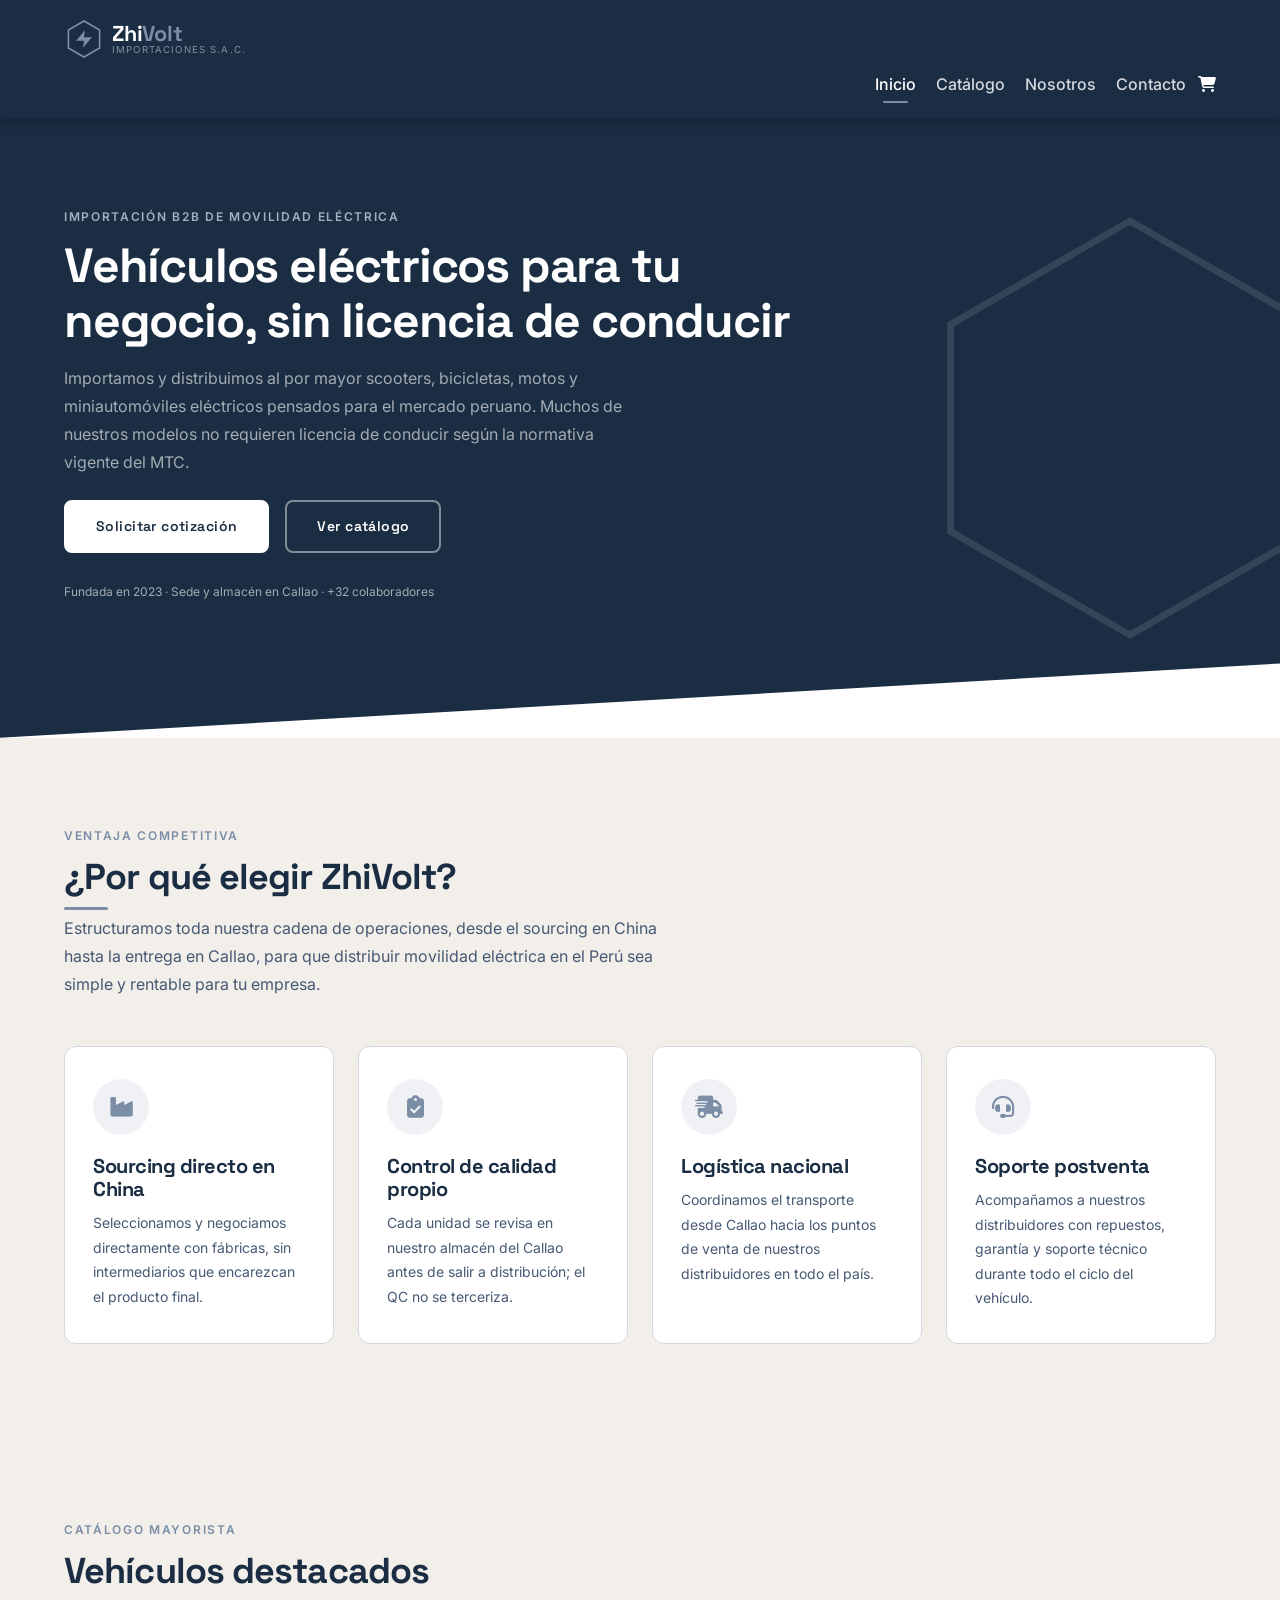
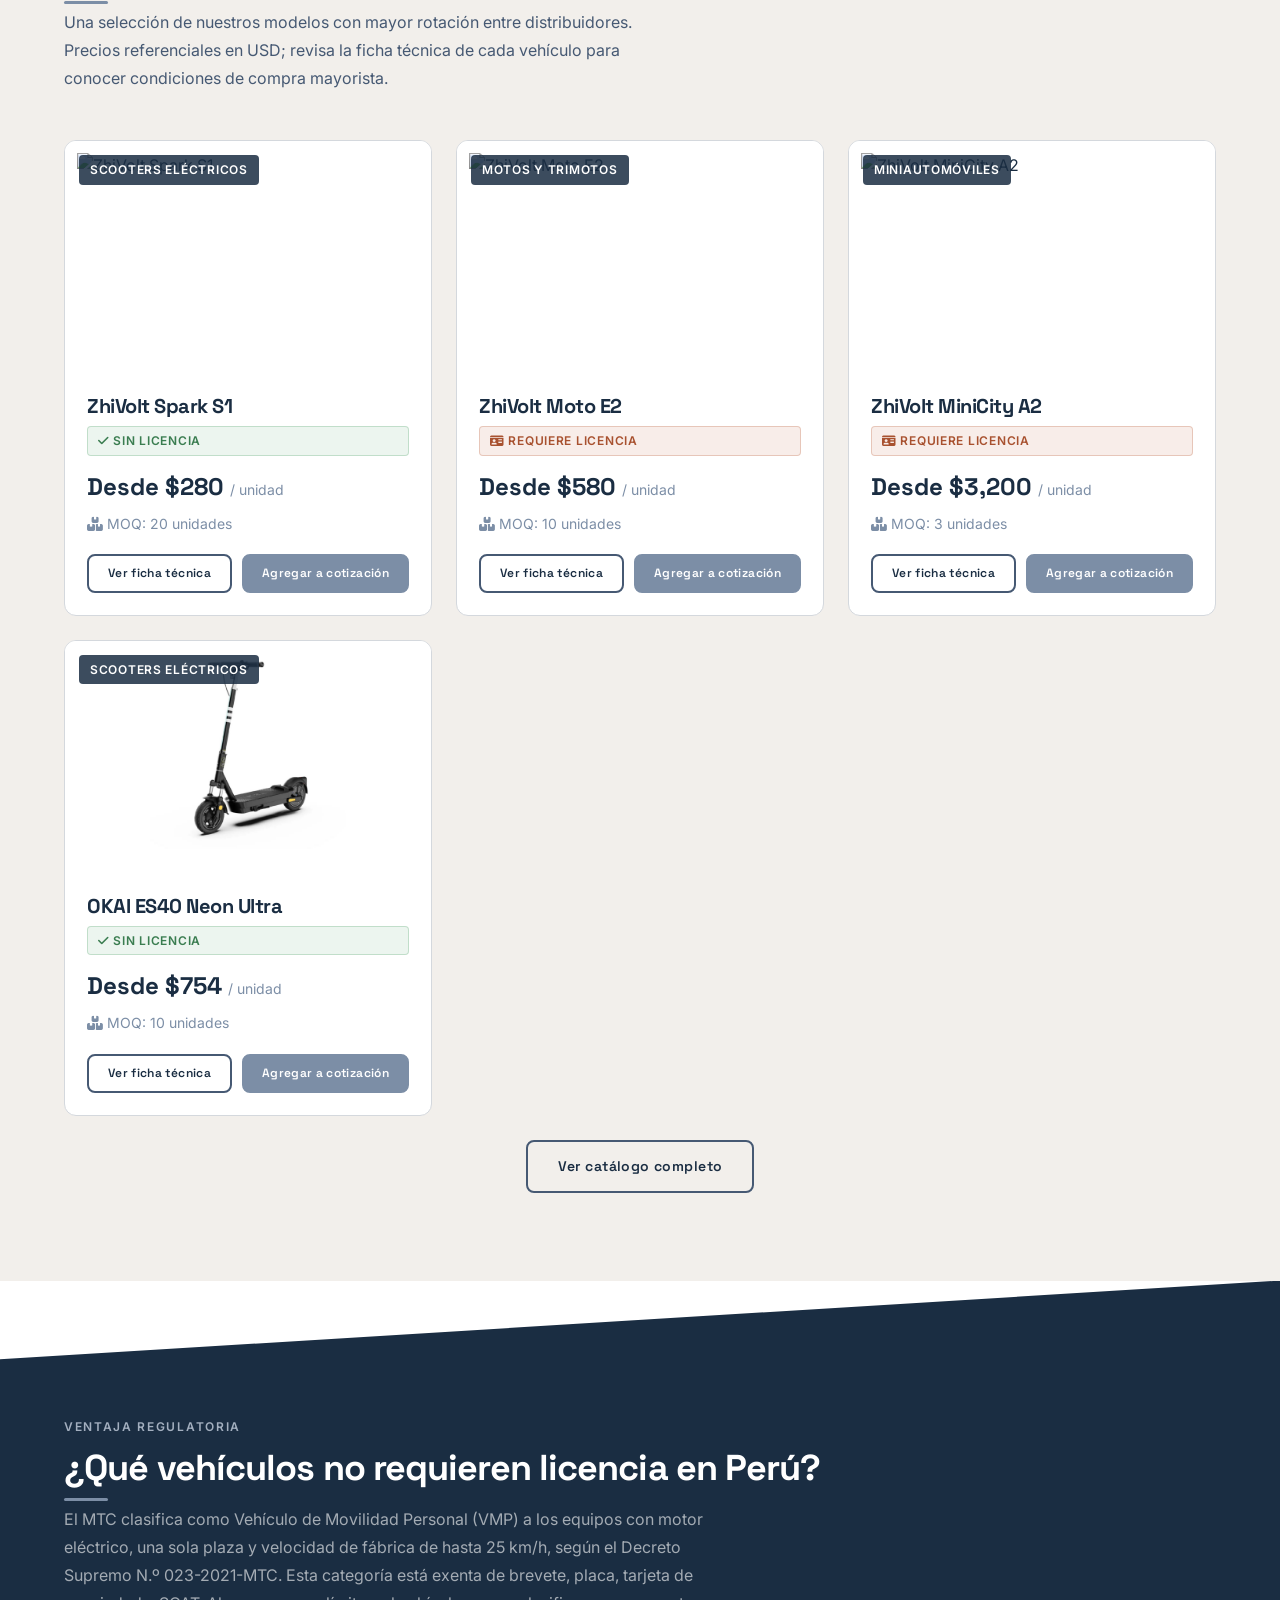
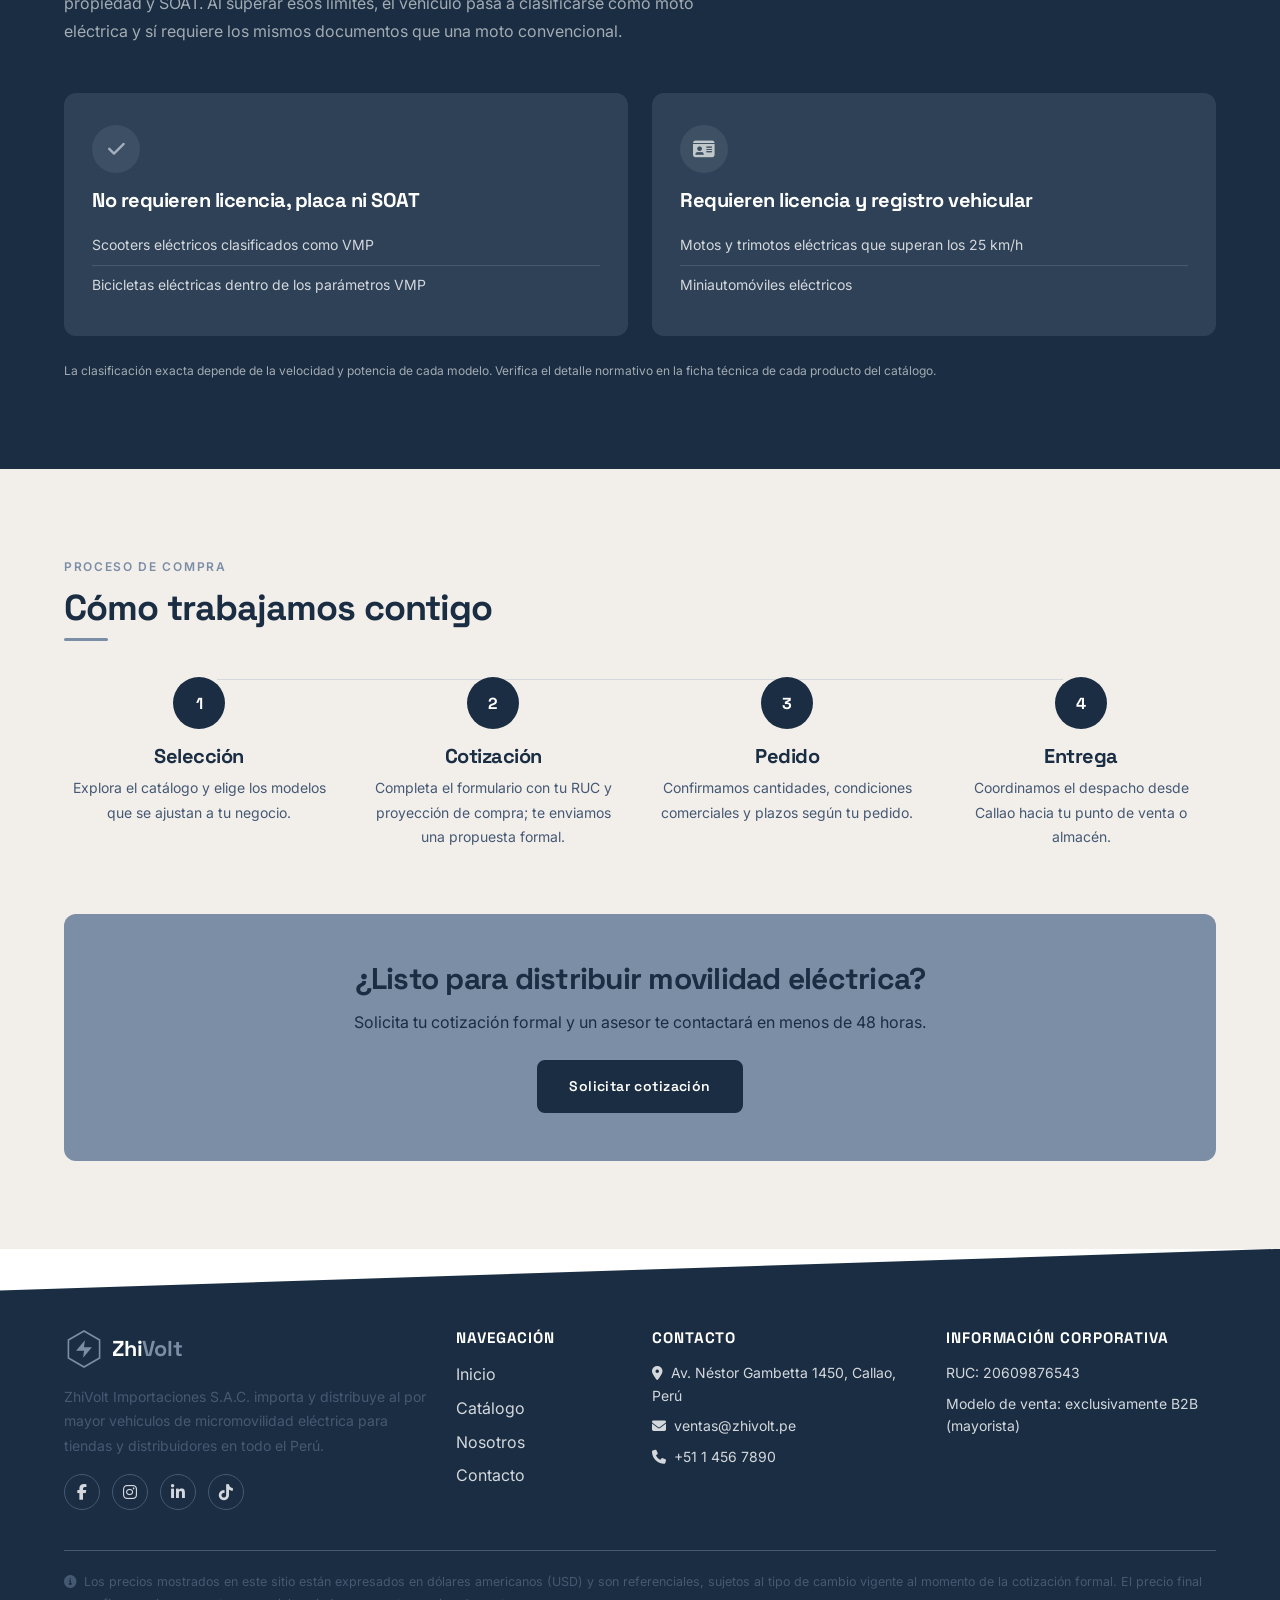
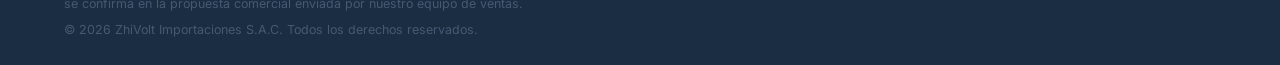
==== index.html @ 4d338da7 "feat(quote): formulario B2B, integracion Formspree y confirmacion post-envio (T-23/T-24/T-25)" ====
<!doctype html>
<html lang="es">
  <head>
    <meta charset="UTF-8" />
    <meta name="viewport" content="width=device-width, initial-scale=1.0" />
    <title>ZhiVolt | Importación B2B de Micromovilidad Eléctrica en Perú</title>
    <meta
      name="description"
      content="ZhiVolt Importaciones S.A.C. — Distribución mayorista de scooters, bicicletas eléctricas, motos y miniautomóviles eléctricos para empresas en Perú."
    />

    <!-- Favicon: el archivo real se agrega en T-34 (Sprint 4). Esta línea no rompe nada mientras tanto. -->
    <link rel="icon" href="assets/img/brand/favicon.svg" type="image/svg+xml" />

    <!-- Google Fonts: Space Grotesk (headings) + Inter (cuerpo) -->
    <!-- Si style.css ya tiene un @import de estas fuentes, elimínalo de ahí: cargarlas vía <link> en el head
       permite que el navegador las descargue en paralelo con el resto de recursos, en vez de bloquear
       el renderizado esperando a que se procese el CSS primero. -->
    <link rel="preconnect" href="https://fonts.googleapis.com" />
    <link rel="preconnect" href="https://fonts.gstatic.com" crossorigin />
    <link
      href="https://fonts.googleapis.com/css2?family=Space+Grotesk:wght@500;700&family=Inter:wght@400;500;600&display=swap"
      rel="stylesheet"
    />

    <!-- Bootstrap 5.3.8 CSS -->
    <link
      href="https://cdn.jsdelivr.net/npm/bootstrap@5.3.8/dist/css/bootstrap.min.css"
      rel="stylesheet"
      integrity="sha384-sRIl4kxILFvY47J16cr9ZwB07vP4J8+LH7qKQnuqkuIAvNWLzeN8tE5YBujZqJLB"
      crossorigin="anonymous"
    />

    <!-- Font Awesome 6.7.2 (vía cdnjs, gratuito, sin necesidad de cuenta) -->
    <link
      rel="stylesheet"
      href="https://cdnjs.cloudflare.com/ajax/libs/font-awesome/6.7.2/css/all.min.css"
      crossorigin="anonymous"
      referrerpolicy="no-referrer"
    />

    <!-- AOS (Animate On Scroll) 2.3.4 — el CSS se carga ya, el JS y AOS.init() llegan recién en T-32 -->
    <link
      rel="stylesheet"
      href="https://cdn.jsdelivr.net/npm/aos@2.3.4/dist/aos.css"
    />

    <!-- Estilos propios del proyecto -->
    <link rel="stylesheet" href="assets/css/style.css" />
  </head>
  <body data-page="inicio">
    <!-- ============================================== -->
    <!-- NAVBAR — T-05 (Sprint 1) ✅                      -->
    <!-- Este bloque completo se reutiliza tal cual en catalogo.html, producto.html,
       nosotros.html y contacto.html. Solo cambia el valor de data-page en <body>. -->
    <!-- ============================================== -->
    <nav
      class="navbar navbar-expand-lg navbar-zv sticky-top"
      data-bs-theme="dark"
      aria-label="Navegación principal"
    >
      <div class="zv-container">
        <a
          class="navbar-brand d-flex align-items-center gap-2"
          href="index.html"
        >
          <svg
            class="zv-logo-icon"
            viewBox="0 0 100 100"
            role="img"
            aria-hidden="true"
            xmlns="http://www.w3.org/2000/svg"
          >
            <polygon
              class="zv-logo-hex"
              points="50,5 89,27.5 89,72.5 50,95 11,72.5 11,27.5"
            ></polygon>
            <polygon
              class="zv-logo-bolt"
              points="52.2,28 30.2,54.4 50,54.4 47.8,72 69.8,45.6 50,45.6"
            ></polygon>
          </svg>
          <span class="zv-wordmark">
            <span class="zv-word-zhi">Zhi</span
            ><span class="zv-word-volt">Volt</span>
            <small class="zv-wordmark-sub">Importaciones S.A.C.</small>
          </span>
        </a>

        <button
          class="navbar-toggler"
          type="button"
          data-bs-toggle="collapse"
          data-bs-target="#zvNavbarMain"
          aria-controls="zvNavbarMain"
          aria-expanded="false"
          aria-label="Abrir menú de navegación"
        >
          <span class="navbar-toggler-icon"></span>
        </button>

        <div class="collapse navbar-collapse" id="zvNavbarMain">
          <ul class="navbar-nav ms-auto align-items-lg-center gap-lg-1">
            <li class="nav-item">
              <a class="nav-link" data-page="inicio" href="index.html"
                >Inicio</a
              >
            </li>
            <li class="nav-item">
              <a class="nav-link" data-page="catalogo" href="catalogo.html"
                >Catálogo</a
              >
            </li>
            <li class="nav-item">
              <a class="nav-link" data-page="nosotros" href="nosotros.html"
                >Nosotros</a
              >
            </li>
            <li class="nav-item">
              <a class="nav-link" data-page="contacto" href="contacto.html"
                >Contacto</a
              >
            </li>
            <li class="nav-item">
              <!-- El offcanvas #zvCartOffcanvas se construye en T-21 (Sprint 3). Hasta entonces,
                 este botón existe visualmente pero no abre nada: no genera errores en consola. -->
              <button
                type="button"
                class="zv-cart-icon"
                data-bs-toggle="offcanvas"
                data-bs-target="#zvCartOffcanvas"
                aria-controls="zvCartOffcanvas"
                aria-label="Ver productos en cotización"
              >
                <i class="fa-solid fa-cart-shopping" aria-hidden="true"></i>
                <span class="zv-cart-badge badge rounded-pill" data-count="0"
                  >0</span
                >
              </button>
            </li>
          </ul>
        </div>
      </div>
    </nav>

    <main>
      <!-- HERO — T-07 -->
      <section class="zv-section zv-section--dark zv-diagonal-bottom zv-hero">
        <svg
          class="zv-hero-decor d-none d-lg-block"
          viewBox="0 0 100 100"
          aria-hidden="true"
          xmlns="http://www.w3.org/2000/svg"
        >
          <polygon
            class="zv-hero-decor-hex"
            points="50,5 89,27.5 89,72.5 50,95 11,72.5 11,27.5"
          ></polygon>
        </svg>
        <div class="zv-container">
          <div class="row">
            <div class="col-lg-8">
              <span class="zv-eyebrow"
                >Importación B2B de movilidad eléctrica</span
              >
              <h1>
                Vehículos eléctricos para tu negocio, sin licencia de conducir
              </h1>
              <p class="mt-3" style="max-width: 560px">
                Importamos y distribuimos al por mayor scooters, bicicletas,
                motos y miniautomóviles eléctricos pensados para el mercado
                peruano. Muchos de nuestros modelos no requieren licencia de
                conducir según la normativa vigente del MTC.
              </p>
              <div class="d-flex flex-wrap gap-3 mt-4">
                <a href="contacto.html" class="zv-btn zv-btn--primary"
                  >Solicitar cotización</a
                >
                <a href="catalogo.html" class="zv-btn zv-btn--outline"
                  >Ver catálogo</a
                >
              </div>
              <p class="zv-hero-trust">
                Fundada en 2023 · Sede y almacén en Callao · +32 colaboradores
              </p>
            </div>
          </div>
        </div>
      </section>

      <!-- "¿POR QUÉ ZHIVOLT?" — T-08 -->
      <section class="zv-section zv-section--light">
        <div class="zv-container">
          <span class="zv-eyebrow">Ventaja competitiva</span>
          <h2 class="zv-section-title">¿Por qué elegir ZhiVolt?</h2>
          <p class="mb-5" style="max-width: 620px">
            Estructuramos toda nuestra cadena de operaciones, desde el sourcing
            en China hasta la entrega en Callao, para que distribuir movilidad
            eléctrica en el Perú sea simple y rentable para tu empresa.
          </p>
          <div class="row g-4">
            <div class="col-lg-3 col-md-6">
              <div class="zv-feature-card">
                <div class="zv-feature-icon">
                  <i class="fa-solid fa-industry" aria-hidden="true"></i>
                </div>
                <h5>Sourcing directo en China</h5>
                <p>
                  Seleccionamos y negociamos directamente con fábricas, sin
                  intermediarios que encarezcan el producto final.
                </p>
              </div>
            </div>
            <div class="col-lg-3 col-md-6">
              <div class="zv-feature-card">
                <div class="zv-feature-icon">
                  <i class="fa-solid fa-clipboard-check" aria-hidden="true"></i>
                </div>
                <h5>Control de calidad propio</h5>
                <p>
                  Cada unidad se revisa en nuestro almacén del Callao antes de
                  salir a distribución; el QC no se terceriza.
                </p>
              </div>
            </div>
            <div class="col-lg-3 col-md-6">
              <div class="zv-feature-card">
                <div class="zv-feature-icon">
                  <i class="fa-solid fa-truck-fast" aria-hidden="true"></i>
                </div>
                <h5>Logística nacional</h5>
                <p>
                  Coordinamos el transporte desde Callao hacia los puntos de
                  venta de nuestros distribuidores en todo el país.
                </p>
              </div>
            </div>
            <div class="col-lg-3 col-md-6">
              <div class="zv-feature-card">
                <div class="zv-feature-icon">
                  <i class="fa-solid fa-headset" aria-hidden="true"></i>
                </div>
                <h5>Soporte postventa</h5>
                <p>
                  Acompañamos a nuestros distribuidores con repuestos, garantía
                  y soporte técnico durante todo el ciclo del vehículo.
                </p>
              </div>
            </div>
          </div>
        </div>
      </section>

      <!-- "VEHÍCULOS DESTACADOS" — T-19 -->
      <section class="zv-section zv-section--light">
        <div class="zv-container">
          <span class="zv-eyebrow">Catálogo mayorista</span>
          <h2 class="zv-section-title">Vehículos destacados</h2>
          <p class="mb-5" style="max-width: 620px">
            Una selección de nuestros modelos con mayor rotación entre
            distribuidores. Precios referenciales en USD; revisa la ficha
            técnica de cada vehículo para conocer condiciones de compra
            mayorista.
          </p>

          <div id="zvFeaturedGrid" class="row g-4">
            <!-- index.js inyecta aquí las tarjetas destacadas -->
          </div>

          <p id="zvFeaturedEmpty" class="text-center text-muted d-none mt-4">
            No hay vehículos destacados disponibles por el momento.
          </p>
          <p id="zvFeaturedError" class="text-center text-danger d-none mt-4">
            No se pudieron cargar los vehículos destacados.
          </p>

          <div class="text-center mt-4">
            <a href="catalogo.html" class="zv-btn zv-btn--outline-navy"
              >Ver catálogo completo</a
            >
          </div>
        </div>
      </section>

      <!-- "VENTAJA REGULATORIA" — T-09 -->
      <section class="zv-section zv-section--dark zv-diagonal-top">
        <div class="zv-container">
          <span class="zv-eyebrow">Ventaja regulatoria</span>
          <h2 class="zv-section-title">
            ¿Qué vehículos no requieren licencia en Perú?
          </h2>
          <p class="mb-5" style="max-width: 680px">
            El MTC clasifica como Vehículo de Movilidad Personal (VMP) a los
            equipos con motor eléctrico, una sola plaza y velocidad de fábrica
            de hasta 25 km/h, según el Decreto Supremo N.º 023-2021-MTC. Esta
            categoría está exenta de brevete, placa, tarjeta de propiedad y
            SOAT. Al superar esos límites, el vehículo pasa a clasificarse como
            moto eléctrica y sí requiere los mismos documentos que una moto
            convencional.
          </p>

          <div class="row g-4">
            <div class="col-lg-6">
              <div class="zv-license-card zv-license-card--yes">
                <div class="zv-license-icon">
                  <i class="fa-solid fa-check" aria-hidden="true"></i>
                </div>
                <h5>No requieren licencia, placa ni SOAT</h5>
                <ul>
                  <li>Scooters eléctricos clasificados como VMP</li>
                  <li>Bicicletas eléctricas dentro de los parámetros VMP</li>
                </ul>
              </div>
            </div>
            <div class="col-lg-6">
              <div class="zv-license-card zv-license-card--no">
                <div class="zv-license-icon">
                  <i class="fa-solid fa-id-card" aria-hidden="true"></i>
                </div>
                <h5>Requieren licencia y registro vehicular</h5>
                <ul>
                  <li>Motos y trimotos eléctricas que superan los 25 km/h</li>
                  <li>Miniautomóviles eléctricos</li>
                </ul>
              </div>
            </div>
          </div>

          <p class="zv-license-note">
            La clasificación exacta depende de la velocidad y potencia de cada
            modelo. Verifica el detalle normativo en la ficha técnica de cada
            producto del catálogo.
          </p>
        </div>
      </section>

      <!-- "CÓMO TRABAJAMOS" + CTA FINAL — T-10 -->
      <section class="zv-section zv-section--light">
        <div class="zv-container">
          <span class="zv-eyebrow">Proceso de compra</span>
          <h2 class="zv-section-title">Cómo trabajamos contigo</h2>

          <div class="row g-4 zv-steps-row">
            <div class="col-lg-3 col-6">
              <div class="zv-step">
                <div class="zv-step-number">1</div>
                <h5>Selección</h5>
                <p>
                  Explora el catálogo y elige los modelos que se ajustan a tu
                  negocio.
                </p>
              </div>
            </div>
            <div class="col-lg-3 col-6">
              <div class="zv-step">
                <div class="zv-step-number">2</div>
                <h5>Cotización</h5>
                <p>
                  Completa el formulario con tu RUC y proyección de compra; te
                  enviamos una propuesta formal.
                </p>
              </div>
            </div>
            <div class="col-lg-3 col-6">
              <div class="zv-step">
                <div class="zv-step-number">3</div>
                <h5>Pedido</h5>
                <p>
                  Confirmamos cantidades, condiciones comerciales y plazos según
                  tu pedido.
                </p>
              </div>
            </div>
            <div class="col-lg-3 col-6">
              <div class="zv-step">
                <div class="zv-step-number">4</div>
                <h5>Entrega</h5>
                <p>
                  Coordinamos el despacho desde Callao hacia tu punto de venta o
                  almacén.
                </p>
              </div>
            </div>
          </div>

          <div class="zv-cta-banner">
            <h3>¿Listo para distribuir movilidad eléctrica?</h3>
            <p>
              Solicita tu cotización formal y un asesor te contactará en menos
              de 48 horas.
            </p>
            <a href="contacto.html" class="zv-btn zv-btn--navy"
              >Solicitar cotización</a
            >
          </div>
        </div>
      </section>
    </main>

    <!-- ============================================== -->
    <!-- FOOTER — T-06 (Sprint 1) ✅                      -->
    <!-- Igual que el navbar, este bloque se replica sin cambios en las otras 4 páginas. -->
    <!-- ============================================== -->
    <footer class="zv-footer zv-diagonal-top">
      <div class="zv-container">
        <div class="row gy-4">
          <div class="col-lg-4 col-md-6">
            <a
              href="index.html"
              class="d-flex align-items-center gap-2 mb-3 text-decoration-none"
            >
              <svg
                class="zv-logo-icon"
                viewBox="0 0 100 100"
                role="img"
                aria-hidden="true"
                xmlns="http://www.w3.org/2000/svg"
              >
                <polygon
                  class="zv-logo-hex"
                  points="50,5 89,27.5 89,72.5 50,95 11,72.5 11,27.5"
                ></polygon>
                <polygon
                  class="zv-logo-bolt"
                  points="52.2,28 30.2,54.4 50,54.4 47.8,72 69.8,45.6 50,45.6"
                ></polygon>
              </svg>
              <span class="zv-wordmark"
                ><span class="zv-word-zhi">Zhi</span
                ><span class="zv-word-volt">Volt</span></span
              >
            </a>
            <p class="small mb-3">
              ZhiVolt Importaciones S.A.C. importa y distribuye al por mayor
              vehículos de micromovilidad eléctrica para tiendas y
              distribuidores en todo el Perú.
            </p>
            <div>
              <a
                href="#"
                class="zv-social-link"
                aria-label="Facebook de ZhiVolt"
                ><i class="fa-brands fa-facebook-f" aria-hidden="true"></i
              ></a>
              <a
                href="#"
                class="zv-social-link"
                aria-label="Instagram de ZhiVolt"
                ><i class="fa-brands fa-instagram" aria-hidden="true"></i
              ></a>
              <a
                href="#"
                class="zv-social-link"
                aria-label="LinkedIn de ZhiVolt"
                ><i class="fa-brands fa-linkedin-in" aria-hidden="true"></i
              ></a>
              <a href="#" class="zv-social-link" aria-label="TikTok de ZhiVolt"
                ><i class="fa-brands fa-tiktok" aria-hidden="true"></i
              ></a>
            </div>
          </div>

          <div class="col-lg-2 col-md-6">
            <h6>Navegación</h6>
            <ul class="list-unstyled">
              <li class="mb-2"><a href="index.html">Inicio</a></li>
              <li class="mb-2"><a href="catalogo.html">Catálogo</a></li>
              <li class="mb-2"><a href="nosotros.html">Nosotros</a></li>
              <li class="mb-2"><a href="contacto.html">Contacto</a></li>
            </ul>
          </div>

          <div class="col-lg-3 col-md-6">
            <h6>Contacto</h6>
            <ul class="list-unstyled small">
              <li class="mb-2">
                <i class="fa-solid fa-location-dot me-2" aria-hidden="true"></i
                >Av. Néstor Gambetta 1450, Callao, Perú
              </li>
              <li class="mb-2">
                <i class="fa-solid fa-envelope me-2" aria-hidden="true"></i
                ><a href="mailto:ventas@zhivolt.pe">ventas@zhivolt.pe</a>
              </li>
              <li class="mb-2">
                <i class="fa-solid fa-phone me-2" aria-hidden="true"></i
                ><a href="tel:+5114567890">+51 1 456 7890</a>
              </li>
            </ul>
          </div>

          <div class="col-lg-3 col-md-6">
            <h6>Información corporativa</h6>
            <ul class="list-unstyled small">
              <li class="mb-2">RUC: 20609876543</li>
              <li class="mb-2">
                Modelo de venta: exclusivamente B2B (mayorista)
              </li>
            </ul>
          </div>
        </div>

        <div class="zv-footer-disclaimer">
          <p class="mb-1">
            <i class="fa-solid fa-circle-info me-2" aria-hidden="true"></i>Los
            precios mostrados en este sitio están expresados en dólares
            americanos (USD) y son referenciales, sujetos al tipo de cambio
            vigente al momento de la cotización formal. El precio final se
            confirma en la propuesta comercial enviada por nuestro equipo de
            ventas.
          </p>
          <p class="mb-0">
            &copy; <span id="zvCurrentYear">2026</span> ZhiVolt Importaciones
            S.A.C. Todos los derechos reservados.
          </p>
        </div>
      </div>
    </footer>

    <!-- Bootstrap 5.3.8 Bundle JS (incluye Popper) -->
    <!-- FORMULARIO DE COTIZACIÓN — T-23/T-24/T-25 -->
    <div
      class="modal fade"
      id="zvQuoteModal"
      tabindex="-1"
      aria-labelledby="zvQuoteModalLabel"
      aria-hidden="true"
    >
      <div class="modal-dialog modal-lg modal-dialog-scrollable">
        <div class="modal-content zv-quote-modal">
          <!-- Estado: Formulario -->
          <div id="zvQuoteFormState">
            <div class="modal-header">
              <div>
                <h5 class="modal-title" id="zvQuoteModalLabel">
                  Solicitar cotización formal
                </h5>
                <p class="zv-quote-modal-subtitle mb-0">
                  Completa los datos de tu empresa y nuestro equipo te
                  contactará en menos de 24 horas hábiles.
                </p>
              </div>
              <button
                type="button"
                class="btn-close btn-close-white ms-3"
                data-bs-dismiss="modal"
                aria-label="Cerrar formulario de cotización"
              ></button>
            </div>
            <div class="modal-body">
              <div class="zv-quote-products mb-4" id="zvQuoteProductsSummary">
                <!-- quote-cart.js inyecta aquí el resumen de productos -->
              </div>
              <form id="zvQuoteForm" novalidate>
                <div class="row g-3">
                  <div class="col-md-6">
                    <label for="zvFieldRuc" class="form-label"
                      >RUC <span class="zv-required">*</span></label
                    >
                    <input
                      type="text"
                      class="form-control zv-form-control"
                      id="zvFieldRuc"
                      name="ruc"
                      maxlength="11"
                      pattern="[0-9]{11}"
                      placeholder="11 dígitos sin guiones"
                      required
                    />
                    <div class="invalid-feedback">
                      Ingresa un RUC válido (11 dígitos).
                    </div>
                  </div>
                  <div class="col-md-6">
                    <label for="zvFieldRazonSocial" class="form-label"
                      >Razón social <span class="zv-required">*</span></label
                    >
                    <input
                      type="text"
                      class="form-control zv-form-control"
                      id="zvFieldRazonSocial"
                      name="razon_social"
                      placeholder="Nombre legal de tu empresa"
                      required
                    />
                    <div class="invalid-feedback">
                      Este campo es obligatorio.
                    </div>
                  </div>
                  <div class="col-md-6">
                    <label for="zvFieldCargo" class="form-label"
                      >Cargo <span class="zv-required">*</span></label
                    >
                    <input
                      type="text"
                      class="form-control zv-form-control"
                      id="zvFieldCargo"
                      name="cargo"
                      placeholder="Ej: Gerente de compras"
                      required
                    />
                    <div class="invalid-feedback">
                      Este campo es obligatorio.
                    </div>
                  </div>
                  <div class="col-md-6">
                    <label for="zvFieldEmail" class="form-label"
                      >Email corporativo
                      <span class="zv-required">*</span></label
                    >
                    <input
                      type="email"
                      class="form-control zv-form-control"
                      id="zvFieldEmail"
                      name="email"
                      placeholder="correo@tuempresa.com"
                      required
                    />
                    <div class="invalid-feedback">
                      Ingresa un correo electrónico válido.
                    </div>
                  </div>
                  <div class="col-md-6">
                    <label for="zvFieldTelefono" class="form-label"
                      >Teléfono <span class="zv-required">*</span></label
                    >
                    <input
                      type="tel"
                      class="form-control zv-form-control"
                      id="zvFieldTelefono"
                      name="telefono"
                      placeholder="+51 9XXXXXXXX"
                      required
                    />
                    <div class="invalid-feedback">
                      Este campo es obligatorio.
                    </div>
                  </div>
                  <div class="col-md-6">
                    <label for="zvFieldProyeccion" class="form-label"
                      >Proyección de compra mensual
                      <span class="zv-required">*</span></label
                    >
                    <select
                      class="form-select zv-form-control"
                      id="zvFieldProyeccion"
                      name="proyeccion_mensual"
                      required
                    >
                      <option value="" disabled selected>
                        Selecciona un rango
                      </option>
                      <option value="1 a 10 unidades">1 a 10 unidades</option>
                      <option value="11 a 50 unidades">11 a 50 unidades</option>
                      <option value="51 a 100 unidades">
                        51 a 100 unidades
                      </option>
                      <option value="Más de 100 unidades">
                        Más de 100 unidades
                      </option>
                    </select>
                    <div class="invalid-feedback">Selecciona una opción.</div>
                  </div>
                  <div class="col-12">
                    <label for="zvFieldComentarios" class="form-label"
                      >Comentarios adicionales</label
                    >
                    <textarea
                      class="form-control zv-form-control"
                      id="zvFieldComentarios"
                      name="comentarios"
                      rows="3"
                      placeholder="Plazos de entrega, condiciones de pago, modelos específicos, etc."
                    ></textarea>
                  </div>
                </div>
                <div class="zv-quote-error d-none mt-3" id="zvQuoteError">
                  <i
                    class="fa-solid fa-triangle-exclamation me-2"
                    aria-hidden="true"
                  ></i>
                  Ocurrió un error al enviar tu solicitud. Intenta nuevamente o
                  escríbenos a
                  <a href="mailto:ventas@zhivolt.pe">ventas@zhivolt.pe</a>.
                </div>
              </form>
            </div>
            <div class="modal-footer">
              <p
                class="zv-price-disclaimer me-auto mb-0"
                style="max-width: 340px"
              >
                Al enviar, aceptas que ZhiVolt use estos datos para contactarte
                con una propuesta comercial.
              </p>
              <button
                type="button"
                class="zv-btn zv-btn--outline-navy"
                data-bs-dismiss="modal"
              >
                Cancelar
              </button>
              <button
                type="submit"
                form="zvQuoteForm"
                class="zv-btn zv-btn--primary"
                id="zvQuoteSubmitBtn"
              >
                Enviar solicitud
              </button>
            </div>
          </div>

          <!-- Estado: Confirmación (T-25) -->
          <div id="zvQuoteSuccessState" class="d-none">
            <div class="modal-body zv-quote-success">
              <div class="zv-quote-success-icon">
                <i class="fa-solid fa-circle-check" aria-hidden="true"></i>
              </div>
              <h4>¡Solicitud enviada!</h4>
              <p>
                Recibimos tu solicitud de cotización. Nuestro equipo de ventas
                se pondrá en contacto contigo en menos de 24 horas hábiles al
                correo que nos indicaste.
              </p>
              <button
                type="button"
                class="zv-btn zv-btn--primary mt-2"
                data-bs-dismiss="modal"
              >
                Entendido
              </button>
            </div>
          </div>
        </div>
      </div>
    </div>
    <script
      src="https://cdn.jsdelivr.net/npm/bootstrap@5.3.8/dist/js/bootstrap.bundle.min.js"
      integrity="sha384-FKyoEForCGlyvwx9Hj09JcYn3nv7wiPVlz7YYwJrWVcXK/BmnVDxM+D2scQbITxI"
      crossorigin="anonymous"
    ></script>

    <!-- AOS JS — el AOS.init() real con la configuración del proyecto llega en T-32 (Sprint 4) -->
    <script src="https://cdn.jsdelivr.net/npm/aos@2.3.4/dist/aos.js"></script>

    <!-- Lógica compartida del proyecto -->
    <script src="assets/js/main.js"></script>

    <!-- Carrito de cotización (compartido, vive en el navbar de las 5 páginas) -->
    <script src="assets/js/quote-cart.js"></script>

    <!-- Lógica específica de la página de inicio (Vehículos Destacados) -->
    <script src="assets/js/index.js"></script>

    <!-- CARRITO SIDEBAR — T-21 -->
    <div
      class="offcanvas offcanvas-end zv-cart-offcanvas"
      tabindex="-1"
      id="zvCartOffcanvas"
      aria-labelledby="zvCartOffcanvasLabel"
    >
      <div class="offcanvas-header">
        <h5 class="offcanvas-title" id="zvCartOffcanvasLabel">
          <i class="fa-solid fa-cart-shopping me-2" aria-hidden="true"></i>Mi
          cotización
        </h5>
        <button
          type="button"
          class="btn-close btn-close-white"
          data-bs-dismiss="offcanvas"
          aria-label="Cerrar carrito de cotización"
        ></button>
      </div>
      <div class="offcanvas-body">
        <div id="zvCartItems">
          <!-- quote-cart.js inyecta aquí las filas de productos -->
        </div>
        <div id="zvCartEmpty" class="zv-cart-empty d-none">
          <i class="fa-solid fa-cart-shopping" aria-hidden="true"></i>
          <p>Tu lista de cotización está vacía.</p>
          <p class="small">
            Agrega vehículos desde el catálogo para solicitar una cotización
            formal.
          </p>
        </div>
      </div>
      <div class="offcanvas-footer d-none" id="zvCartFooter">
        <p class="zv-price-disclaimer mb-3">
          Los precios mostrados son referenciales. El precio final se confirma
          en la cotización formal.
        </p>
        <button
          type="button"
          class="zv-btn zv-btn--primary w-100"
          id="zvRequestQuoteBtn"
        >
          Solicitar cotización
        </button>
      </div>
    </div>
  </body>
</html>
---- assets/css/style.css ----
/* ============================================================
   ZhiVolt Web — Estilos Globales
   Archivo: assets/css/style.css
   Sprint 1 — T-03

   IMPORTANTE: Este archivo se carga DESPUÉS de Bootstrap 5
   en cada HTML. Sus estilos sobreescriben los defaults de
   Bootstrap donde sea necesario.
   ============================================================ */

/* ─── 1. FUENTES ─────────────────────────────────────────────
   Space Grotesk: tipografía de display y títulos.
   Inter: tipografía de cuerpo de texto.
   Ambas cargadas desde Google Fonts CDN.
   ─────────────────────────────────────────────────────────── */
@import url("https://fonts.googleapis.com/css2?family=Space+Grotesk:wght@400;500;600;700&family=Inter:wght@300;400;500;600&display=swap");

/* ─── 2. DESIGN TOKENS — Variables CSS ───────────────────────
   Paleta de colores ZhiVolt, tipografía, espaciado y más.
   Modificar aquí afecta todo el sitio automáticamente.
   ─────────────────────────────────────────────────────────── */
:root {
  /* == COLORES RAW (valores exactos de la paleta) == */

  /* Navys profundos */
  --zv-navy-900: #1a2d42; /* el navy más oscuro — hero, footer */
  --zv-navy-800: #283040; /* alternativo muy oscuro */
  --zv-navy-700: #2e4156; /* navy medio — tarjetas sobre fondo oscuro */
  --zv-navy-600: #465973; /* slate — bordes, separadores, hover */

  /* Steel blue — color de acento */
  --zv-steel-500: #7c8ea6; /* acento principal — interactive, highlights */
  --zv-steel-400: #a3afbf; /* steel claro — elementos decorativos */
  --zv-steel-300: #aab7b7; /* steel muted — estados deshabilitados */

  /* Neutros claros */
  --zv-neutral-300: #c0c8ca; /* bordes sobre blanco */
  --zv-neutral-200: #d4d8dd; /* fondo de secciones alternas claras */

  /* Fondos */
  --zv-cream: #f2efeb; /* fondo principal de secciones claras */
  --zv-warm: #f2efe5; /* fondo alterno cálido */
  --zv-white: #ffffff;

  /* == TOKENS SEMÁNTICOS (describen uso, no color) == */

  /* Texto */
  --zv-text-primary: var(--zv-navy-900);
  --zv-text-secondary: var(--zv-navy-600);
  --zv-text-muted: var(--zv-steel-500);
  --zv-text-on-dark: #ffffff;
  --zv-text-on-dark-muted: rgba(255, 255, 255, 0.6);
  --zv-text-accent: var(--zv-steel-500);

  /* Fondos de sección */
  --zv-section-dark: var(--zv-navy-900); /* secciones oscuras */
  --zv-section-mid: var(--zv-navy-700); /* secciones oscuras alternas */
  --zv-section-light: var(--zv-cream); /* secciones claras */
  --zv-section-white: var(--zv-white); /* secciones blancas */

  /* Bordes */
  --zv-border-dark: var(--zv-navy-700);
  --zv-border-light: var(--zv-neutral-200);
  --zv-border-accent: var(--zv-steel-500);

  /* == TIPOGRAFÍA == */
  --zv-font-display: "Space Grotesk", sans-serif; /* títulos */
  --zv-font-body: "Inter", sans-serif; /* cuerpo */

  /* Escala tipográfica */
  --zv-text-xs: 0.75rem; /*  12px */
  --zv-text-sm: 0.875rem; /*  14px */
  --zv-text-base: 1rem; /*  16px */
  --zv-text-lg: 1.125rem; /*  18px */
  --zv-text-xl: 1.25rem; /*  20px */
  --zv-text-2xl: 1.5rem; /*  24px */
  --zv-text-3xl: 1.875rem; /*  30px */
  --zv-text-4xl: 2.25rem; /*  36px */
  --zv-text-5xl: 3rem; /*  48px */
  --zv-text-6xl: 3.75rem; /*  60px */

  /* == ESPACIADO == */
  --zv-section-padding: 88px; /* padding vertical de secciones */
  --zv-section-padding-sm: 56px;

  /* == BORDES REDONDEADOS == */
  --zv-radius-sm: 4px;
  --zv-radius-md: 8px;
  --zv-radius-lg: 12px;
  --zv-radius-xl: 20px;

  /* == TRANSICIONES == */
  --zv-transition: all 0.3s ease;
  --zv-transition-fast: all 0.15s ease;
}

/* ─── 3. RESET Y BASE ────────────────────────────────────────
   Normaliza el comportamiento del navegador. Se aplica a
   todos los elementos para evitar inconsistencias.
   ─────────────────────────────────────────────────────────── */
*,
*::before,
*::after {
  box-sizing: border-box;
}

html {
  scroll-behavior: smooth;
  font-size: 16px;
}

body {
  font-family: var(--zv-font-body);
  font-size: var(--zv-text-base);
  color: var(--zv-text-primary);
  background-color: var(--zv-white);
  line-height: 1.6;
  -webkit-font-smoothing: antialiased; /* suavizado de fuentes en macOS/iOS */
  -moz-osx-font-smoothing: grayscale;
}

img {
  max-width: 100%;
  height: auto;
  display: block;
}

a {
  text-decoration: none;
  color: inherit;
  transition: var(--zv-transition-fast);
}

ul,
ol {
  list-style: none;
  padding: 0;
  margin: 0;
}

/* ─── 4. TIPOGRAFÍA GLOBAL ───────────────────────────────────
   Todos los headings usan Space Grotesk por defecto.
   Los párrafos usan Inter.
   ─────────────────────────────────────────────────────────── */
h1,
h2,
h3,
h4,
h5,
h6 {
  font-family: var(--zv-font-display);
  font-weight: 700;
  line-height: 1.15;
  letter-spacing: -0.025em;
  color: var(--zv-text-primary);
  margin-bottom: 0;
}

h1 {
  font-size: var(--zv-text-5xl);
}
h2 {
  font-size: var(--zv-text-4xl);
}
h3 {
  font-size: var(--zv-text-3xl);
}
h4 {
  font-size: var(--zv-text-2xl);
}
h5 {
  font-size: var(--zv-text-xl);
}
h6 {
  font-size: var(--zv-text-lg);
}

p {
  font-family: var(--zv-font-body);
  line-height: 1.75;
  color: var(--zv-text-secondary);
  margin-bottom: 0;
}

/* ─── 5. LAYOUT — Contenedor y secciones ────────────────────
   .zv-container: wrapper con ancho máximo y padding lateral.
   .zv-section: sección con padding vertical consistente.
   ─────────────────────────────────────────────────────────── */
.zv-container {
  width: 100%;
  max-width: 1200px;
  margin: 0 auto;
  padding: 0 24px;
}

.zv-section {
  padding: var(--zv-section-padding) 0;
}

/* Variantes de color de sección */
.zv-section--dark {
  background-color: var(--zv-section-dark);
}
.zv-section--mid {
  background-color: var(--zv-section-mid);
}
.zv-section--light {
  background-color: var(--zv-section-light);
}
.zv-section--white {
  background-color: var(--zv-section-white);
}

/* Texto adaptado para secciones oscuras */
.zv-section--dark h1,
.zv-section--dark h2,
.zv-section--dark h3,
.zv-section--dark h4,
.zv-section--dark h5,
.zv-section--dark h6,
.zv-section--mid h1,
.zv-section--mid h2,
.zv-section--mid h3,
.zv-section--mid h4 {
  color: var(--zv-text-on-dark);
}

.zv-section--dark p,
.zv-section--mid p {
  color: var(--zv-text-on-dark-muted);
}

/* ─── 6. ELEMENTO FIRMA — Transiciones diagonales ────────────
   El rasgo visual característico del sitio ZhiVolt.
   clip-path recorta la sección en diagonal para crear
   una sensación de movimiento y energía entre secciones.

   Uso: añade .zv-diagonal-bottom a la sección que quieres
   que tenga el corte en la parte inferior.
   ─────────────────────────────────────────────────────────── */

/* Corte diagonal en la parte inferior de la sección */
.zv-diagonal-bottom {
  clip-path: polygon(0 0, 100% 0, 100% 88%, 0 100%);
  padding-bottom: calc(var(--zv-section-padding) + 48px);
}

/* Corte diagonal en la parte superior de la sección */
.zv-diagonal-top {
  clip-path: polygon(0 10%, 100% 0, 100% 100%, 0 100%);
  padding-top: calc(var(--zv-section-padding) + 48px);
}

/* ─── 7. COMPONENTES GLOBALES ────────────────────────────────
   Elementos reutilizables en todo el sitio.
   ─────────────────────────────────────────────────────────── */

/* Eyebrow — etiqueta pequeña sobre los títulos de sección */
.zv-eyebrow {
  display: block;
  font-family: var(--zv-font-body);
  font-size: var(--zv-text-xs);
  font-weight: 600;
  letter-spacing: 0.14em;
  text-transform: uppercase;
  color: var(--zv-steel-500);
  margin-bottom: 12px;
}

.zv-section--dark .zv-eyebrow,
.zv-section--mid .zv-eyebrow {
  color: var(--zv-steel-400);
}

/* Línea decorativa bajo el título principal de sección */
.zv-section-title {
  position: relative;
  display: inline-block;
  margin-bottom: 16px;
}

.zv-section-title::after {
  content: "";
  position: absolute;
  bottom: -12px;
  left: 0;
  width: 44px;
  height: 3px;
  background-color: var(--zv-steel-500);
  border-radius: 2px;
}

/* Disclaimer de precio — se usa en tarjetas y fichas de producto */
.zv-price-disclaimer {
  font-size: var(--zv-text-xs);
  color: var(--zv-text-muted);
  font-style: italic;
  margin-top: 4px;
}

/* Badge de categoría de producto */
.zv-badge {
  display: inline-block;
  font-size: var(--zv-text-xs);
  font-weight: 600;
  letter-spacing: 0.06em;
  text-transform: uppercase;
  padding: 4px 10px;
  border-radius: var(--zv-radius-sm);
  background-color: rgba(124, 142, 166, 0.15);
  color: var(--zv-steel-500);
  border: 1px solid rgba(124, 142, 166, 0.3);
}

/* Badge "Sin licencia" — destacado visual */
.zv-badge--nolicense {
  background-color: rgba(97, 168, 120, 0.12);
  color: #3a7d50;
  border-color: rgba(97, 168, 120, 0.3);
}

/* ─── 8. BOTONES ─────────────────────────────────────────────
   Sistema de botones ZhiVolt.
   Dos variantes para secciones oscuras y dos para claras.
   ─────────────────────────────────────────────────────────── */
.zv-btn {
  display: inline-flex;
  align-items: center;
  justify-content: center;
  gap: 8px;
  padding: 13px 30px;
  border-radius: var(--zv-radius-md);
  font-family: var(--zv-font-display);
  font-size: var(--zv-text-sm);
  font-weight: 600;
  letter-spacing: 0.03em;
  cursor: pointer;
  transition: var(--zv-transition);
  border: 2px solid transparent;
  text-decoration: none;
  white-space: nowrap;
}

/* -- Para secciones OSCURAS -- */

/* Primario: sólido blanco — CTA principal sobre fondo navy */
.zv-btn--primary {
  background-color: var(--zv-white);
  color: var(--zv-navy-900);
  border-color: var(--zv-white);
}
.zv-btn--primary:hover {
  background-color: transparent;
  color: var(--zv-white);
}

/* Secundario: outline blanco — CTA secundario sobre fondo navy */
.zv-btn--outline {
  background-color: transparent;
  color: var(--zv-white);
  border-color: rgba(255, 255, 255, 0.45);
}
.zv-btn--outline:hover {
  border-color: var(--zv-white);
  background-color: rgba(255, 255, 255, 0.08);
  color: var(--zv-white);
}

/* -- Para secciones CLARAS -- */

/* Primario: sólido navy — CTA principal sobre fondo claro */
.zv-btn--navy {
  background-color: var(--zv-navy-900);
  color: var(--zv-white);
  border-color: var(--zv-navy-900);
}
.zv-btn--navy:hover {
  background-color: var(--zv-navy-700);
  border-color: var(--zv-navy-700);
  color: var(--zv-white);
}

/* Secundario: outline navy — CTA secundario sobre fondo claro */
.zv-btn--outline-navy {
  background-color: transparent;
  color: var(--zv-navy-900);
  border-color: var(--zv-navy-600);
}
.zv-btn--outline-navy:hover {
  background-color: var(--zv-navy-900);
  color: var(--zv-white);
  border-color: var(--zv-navy-900);
}

/* Variante steel — para botones de catálogo y fichas */
.zv-btn--steel {
  background-color: var(--zv-steel-500);
  color: var(--zv-white);
  border-color: var(--zv-steel-500);
}
.zv-btn--steel:hover {
  background-color: var(--zv-navy-600);
  border-color: var(--zv-navy-600);
  color: var(--zv-white);
}

/* Tamaño pequeño */
.zv-btn--sm {
  padding: 8px 18px;
  font-size: var(--zv-text-xs);
}

/* ─── 9. CARRITO — Badge en navbar ───────────────────────────
   Indicador visual del número de ítems en el carrito.
   Se actualiza dinámicamente con JavaScript (main.js).
   ─────────────────────────────────────────────────────────── */
.zv-cart-icon {
  position: relative;
  display: inline-flex;
  align-items: center;
  cursor: pointer;
  color: var(--zv-white);
  transition: var(--zv-transition-fast);
  background: transparent;
  border: none;
  padding: 0;
  appearance: none;
}

.zv-cart-icon:hover {
  color: var(--zv-steel-400);
}

.zv-cart-badge {
  position: absolute;
  top: -7px;
  right: -9px;
  background-color: var(--zv-steel-500);
  color: var(--zv-white);
  font-family: var(--zv-font-body);
  font-size: 10px;
  font-weight: 700;
  min-width: 18px;
  height: 18px;
  border-radius: 9px;
  display: flex;
  align-items: center;
  justify-content: center;
  padding: 0 4px;
  line-height: 1;
}

/* Ocultar badge si el carrito está vacío */
.zv-cart-badge[data-count="0"] {
  display: none;
}

/* ─── 10. RESPONSIVE ─────────────────────────────────────────
   Breakpoints alineados con Bootstrap 5:
   lg: 991px  |  md: 767px  |  sm: 575px
   ─────────────────────────────────────────────────────────── */
@media (max-width: 991px) {
  :root {
    --zv-section-padding: 64px;
  }

  h1 {
    font-size: var(--zv-text-4xl);
  }
  h2 {
    font-size: var(--zv-text-3xl);
  }
  h3 {
    font-size: var(--zv-text-2xl);
  }

  .zv-diagonal-bottom {
    clip-path: polygon(0 0, 100% 0, 100% 91%, 0 100%);
  }
  .zv-diagonal-top {
    clip-path: polygon(0 9%, 100% 0, 100% 100%, 0 100%);
  }
}

@media (max-width: 767px) {
  :root {
    --zv-section-padding: 48px;
  }

  h1 {
    font-size: var(--zv-text-3xl);
  }
  h2 {
    font-size: var(--zv-text-2xl);
  }
  h3 {
    font-size: var(--zv-text-xl);
  }

  .zv-container {
    padding: 0 16px;
  }

  .zv-btn {
    padding: 11px 22px;
  }

  /* En móvil la diagonal es más suave para no recortar contenido */
  .zv-diagonal-bottom {
    clip-path: polygon(0 0, 100% 0, 100% 94%, 0 100%);
    padding-bottom: calc(var(--zv-section-padding) + 32px);
  }
  .zv-diagonal-top {
    clip-path: polygon(0 6%, 100% 0, 100% 100%, 0 100%);
    padding-top: calc(var(--zv-section-padding) + 32px);
  }
}

@media (max-width: 575px) {
  h1 {
    font-size: var(--zv-text-2xl);
  }
  h2 {
    font-size: var(--zv-text-xl);
  }
}

/* ============================================== */
/* NAVBAR COMPONENT — T-05                          */
/* ============================================== */

.navbar-zv {
  background-color: var(--zv-navy-900);
  padding-top: 0.85rem;
  padding-bottom: 0.85rem;
  box-shadow: 0 2px 12px rgba(0, 0, 0, 0.25);
}

.zv-logo-icon {
  width: 40px;
  height: 40px;
  flex-shrink: 0;
}

.zv-logo-hex {
  fill: var(--zv-navy-900);
  stroke: var(--zv-steel-500);
  stroke-width: 4;
}

.zv-logo-bolt {
  fill: var(--zv-steel-500);
}

.zv-wordmark {
  font-family: var(--zv-font-display);
  font-weight: 700;
  font-size: 1.35rem;
  line-height: 1;
  letter-spacing: -0.01em;
}

.zv-word-zhi {
  color: var(--zv-white);
}

.zv-word-volt {
  color: var(--zv-steel-500);
}

.zv-wordmark-sub {
  display: block;
  font-family: var(--zv-font-body);
  font-size: 0.6rem;
  font-weight: 400;
  letter-spacing: 0.12em;
  text-transform: uppercase;
  color: var(--zv-steel-400);
  opacity: 0.75;
}

.navbar-zv .nav-link {
  color: var(--zv-neutral-200);
  font-family: var(--zv-font-body);
  font-weight: 500;
  padding: 0.5rem 1rem;
  position: relative;
}

.navbar-zv .nav-link:hover,
.navbar-zv .nav-link:focus {
  color: var(--zv-white);
}

.navbar-zv .nav-link.active {
  color: var(--zv-white);
}

.navbar-zv .nav-link.active::after {
  content: "";
  position: absolute;
  left: 1rem;
  right: 1rem;
  bottom: 0.15rem;
  height: 2px;
  background-color: var(--zv-steel-500);
  border-radius: 2px;
}

/* ============================================== */
/* FOOTER COMPONENT — T-06                          */
/* ============================================== */

.zv-footer {
  background-color: var(--zv-navy-900);
  color: var(--zv-neutral-200);
  padding-top: 5rem;
  padding-bottom: 1.5rem;
}

.zv-footer h6 {
  font-family: var(--zv-font-display);
  color: var(--zv-white);
  font-size: 0.95rem;
  text-transform: uppercase;
  letter-spacing: 0.06em;
  margin-bottom: 1rem;
}

.zv-footer a {
  color: var(--zv-neutral-200);
  text-decoration: none;
}

.zv-footer a:hover {
  color: var(--zv-steel-500);
}

.zv-social-link {
  display: inline-flex;
  align-items: center;
  justify-content: center;
  width: 36px;
  height: 36px;
  border-radius: 50%;
  border: 1px solid var(--zv-navy-600);
  color: var(--zv-neutral-200);
  margin-right: 0.5rem;
  transition:
    background-color 0.2s ease,
    border-color 0.2s ease,
    color 0.2s ease;
}

.zv-social-link:hover {
  background-color: var(--zv-steel-500);
  border-color: var(--zv-steel-500);
  color: var(--zv-navy-900);
}

.zv-footer-disclaimer {
  font-size: 0.78rem;
  color: var(--zv-steel-400);
  border-top: 1px solid var(--zv-navy-600);
  padding-top: 1.25rem;
  margin-top: 2.5rem;
}

/* ============================================== */
/* HERO — T-07                                      */
/* ============================================== */

.zv-hero {
  position: relative;
  overflow: hidden;
}
.zv-hero .zv-container {
  position: relative;
  z-index: 1;
}

.zv-hero-decor {
  position: absolute;
  top: 50%;
  right: -80px;
  transform: translateY(-50%);
  width: 460px;
  height: 460px;
  pointer-events: none;
}

.zv-hero-decor-hex {
  fill: none;
  stroke: var(--zv-steel-400);
  stroke-width: 1.5;
  opacity: 0.18;
}

.zv-hero-trust {
  font-size: var(--zv-text-xs);
  color: var(--zv-text-on-dark-muted);
  margin-top: 28px;
}

/* ============================================== */
/* FEATURE CARDS — T-08                             */
/* ============================================== */

.zv-feature-card {
  background-color: var(--zv-white);
  border: 1px solid var(--zv-border-light);
  border-radius: var(--zv-radius-lg);
  padding: 32px 28px;
  height: 100%;
  transition: var(--zv-transition);
}

.zv-feature-card:hover {
  border-color: var(--zv-border-accent);
  transform: translateY(-4px);
  box-shadow: 0 12px 32px rgba(26, 45, 66, 0.08);
}

.zv-feature-icon {
  width: 56px;
  height: 56px;
  border-radius: 50%;
  background-color: rgba(124, 142, 166, 0.12);
  color: var(--zv-steel-500);
  display: flex;
  align-items: center;
  justify-content: center;
  font-size: 1.4rem;
  margin-bottom: 20px;
}

.zv-feature-card h5 {
  margin-bottom: 10px;
}
.zv-feature-card p {
  font-size: var(--zv-text-sm);
}

/* ============================================== */
/* LICENSE CARDS — T-09                             */
/* ============================================== */

.zv-license-card {
  background-color: var(--zv-navy-700);
  border-radius: var(--zv-radius-lg);
  padding: 32px 28px;
  height: 100%;
}

.zv-license-icon {
  width: 48px;
  height: 48px;
  border-radius: 50%;
  display: flex;
  align-items: center;
  justify-content: center;
  font-size: 1.2rem;
  margin-bottom: 16px;
}

.zv-license-card--yes .zv-license-icon {
  background-color: rgba(124, 142, 166, 0.18);
  color: var(--zv-steel-400);
}

.zv-license-card--no .zv-license-icon {
  background-color: rgba(255, 255, 255, 0.08);
  color: var(--zv-neutral-300);
}

.zv-license-card h5 {
  color: var(--zv-white);
  margin-bottom: 14px;
}

.zv-license-card ul {
  list-style: none;
  padding-left: 0;
  margin-bottom: 0;
}

.zv-license-card li {
  padding: 8px 0;
  border-bottom: 1px solid var(--zv-navy-600);
  font-size: var(--zv-text-sm);
  color: var(--zv-neutral-200);
}

.zv-license-card li:last-child {
  border-bottom: none;
}

.zv-license-note {
  font-size: var(--zv-text-xs);
  color: var(--zv-steel-400);
  margin-top: 24px;
  margin-bottom: 0;
}

/* ============================================== */
/* PROCESS STEPS + CTA BANNER — T-10                */
/* ============================================== */

.zv-steps-row {
  position: relative;
  margin-top: 8px;
}

@media (min-width: 992px) {
  .zv-steps-row::before {
    content: "";
    position: absolute;
    top: 26px;
    left: 14%;
    right: 14%;
    height: 1px;
    background-color: var(--zv-border-light);
    z-index: 0;
  }
}

.zv-step {
  position: relative;
  z-index: 1;
  text-align: center;
  padding: 0 8px;
}

.zv-step-number {
  width: 52px;
  height: 52px;
  margin: 0 auto 16px;
  border-radius: 50%;
  background-color: var(--zv-navy-900);
  color: var(--zv-white);
  display: flex;
  align-items: center;
  justify-content: center;
  font-family: var(--zv-font-display);
  font-weight: 700;
}

.zv-step h5 {
  margin-bottom: 8px;
}
.zv-step p {
  font-size: var(--zv-text-sm);
  margin-bottom: 0;
}

.zv-cta-banner {
  background-color: var(--zv-steel-500);
  border-radius: var(--zv-radius-lg);
  padding: 48px 40px;
  text-align: center;
  margin-top: 64px;
}

.zv-cta-banner h3 {
  color: var(--zv-navy-900);
  margin-bottom: 12px;
}
.zv-cta-banner p {
  color: var(--zv-navy-900);
  margin-bottom: 24px;
}

/* ============================================== */
/* CATALOG HEADER + FILTER BAR — T-11               */
/* ============================================== */

.zv-catalog-header {
  padding-bottom: 56px;
}

.zv-filter-bar {
  display: flex;
  flex-wrap: wrap;
  gap: 10px;
  margin-bottom: 8px;
}

.zv-filter-btn {
  background: transparent;
  border: 1px solid var(--zv-border-light);
  border-radius: 999px;
  padding: 8px 18px;
  font-size: var(--zv-text-sm);
  font-weight: 500;
  color: var(--zv-text-secondary);
  cursor: pointer;
  transition: var(--zv-transition-fast);
}

.zv-filter-btn:hover {
  border-color: var(--zv-border-accent);
}

.zv-filter-btn.active {
  background-color: var(--zv-navy-900);
  border-color: var(--zv-navy-900);
  color: var(--zv-white);
}

/* ============================================== */
/* PRODUCT CARD — T-12                              */
/* ============================================== */

.zv-product-card {
  background-color: var(--zv-white);
  border: 1px solid var(--zv-border-light);
  border-radius: var(--zv-radius-lg);
  overflow: hidden;
  height: 100%;
  display: flex;
  flex-direction: column;
  transition: var(--zv-transition);
}

.zv-product-card:hover {
  border-color: var(--zv-border-accent);
  box-shadow: 0 12px 32px rgba(26, 45, 66, 0.08);
}

.zv-product-img-wrap {
  position: relative;
}

.zv-product-img {
  width: 100%;
  height: 220px;
  object-fit: cover;
  display: block;
}

.zv-badge--category {
  position: absolute;
  top: 14px;
  left: 14px;
  background-color: rgba(26, 45, 66, 0.85);
  color: var(--zv-white);
  border-color: transparent;
}

/* Variante que faltaba: badge "requiere licencia" (la versión "sin licencia" ya existía) */
.zv-badge--license {
  background-color: rgba(193, 110, 78, 0.12);
  color: #a8512f;
  border-color: rgba(193, 110, 78, 0.3);
}

.zv-product-body {
  padding: 22px;
  display: flex;
  flex-direction: column;
  flex-grow: 1;
}

.zv-product-body h5 {
  margin: 12px 0 8px;
}

.zv-product-price {
  font-family: var(--zv-font-display);
  font-size: var(--zv-text-2xl);
  font-weight: 700;
  color: var(--zv-navy-900);
  margin: 10px 0 4px;
}

.zv-product-price span {
  font-family: var(--zv-font-body);
  font-size: var(--zv-text-sm);
  font-weight: 400;
  color: var(--zv-text-muted);
}

.zv-product-moq {
  font-size: var(--zv-text-sm);
  color: var(--zv-text-muted);
  margin-bottom: 18px;
}

.zv-product-actions {
  display: flex;
  gap: 10px;
  margin-top: auto;
}

.zv-product-actions .zv-btn {
  flex: 1;
}

/* ============================================== */
/* PRODUCT DETAIL — T-15                            */
/* ============================================== */

.zv-breadcrumb {
  display: flex;
  list-style: none;
  padding: 0;
  margin: 0 0 8px;
  font-size: var(--zv-text-sm);
  gap: 6px;
}

.zv-breadcrumb li:not(:last-child)::after {
  content: "/";
  margin-left: 6px;
  color: var(--zv-border-light);
}

.zv-breadcrumb a {
  color: var(--zv-text-muted);
  text-decoration: none;
}

.zv-breadcrumb a:hover {
  color: var(--zv-steel-500);
}

.zv-breadcrumb .active {
  color: var(--zv-text-primary);
  font-weight: 500;
}

.zv-gallery-main {
  border-radius: var(--zv-radius-lg);
  overflow: hidden;
  background-color: var(--zv-neutral-200);
}

.zv-gallery-main-img {
  width: 100%;
  height: 420px;
  object-fit: cover;
  display: block;
}

.zv-gallery-thumbs {
  display: flex;
  gap: 10px;
  margin-top: 12px;
}

.zv-gallery-thumb-btn {
  width: 72px;
  height: 72px;
  padding: 0;
  border-radius: var(--zv-radius-md);
  border: 2px solid transparent;
  overflow: hidden;
  background: none;
  cursor: pointer;
  flex-shrink: 0;
  transition: var(--zv-transition-fast);
}

.zv-gallery-thumb-btn img {
  width: 100%;
  height: 100%;
  object-fit: cover;
  display: block;
}

.zv-gallery-thumb-btn:hover {
  border-color: var(--zv-border-accent);
}

.zv-gallery-thumb-btn.active {
  border-color: var(--zv-navy-900);
}

.zv-product-detail-price {
  font-family: var(--zv-font-display);
  font-size: var(--zv-text-4xl);
  font-weight: 700;
  color: var(--zv-navy-900);
  margin-top: 18px;
  margin-bottom: 2px;
}

.zv-product-detail-price span {
  font-family: var(--zv-font-body);
  font-size: var(--zv-text-base);
  font-weight: 400;
  color: var(--zv-text-muted);
}

.zv-license-note-inline {
  font-size: var(--zv-text-xs);
  color: var(--zv-text-muted);
  margin-left: 6px;
}

.zv-product-meta-list {
  list-style: none;
  padding: 0;
  margin: 22px 0 0;
}

.zv-product-meta-list li {
  padding: 10px 0;
  border-bottom: 1px solid var(--zv-border-light);
  font-size: var(--zv-text-sm);
  color: var(--zv-text-secondary);
}

.zv-product-meta-list i {
  width: 20px;
  color: var(--zv-steel-500);
  margin-right: 8px;
}

/* ============================================== */
/* PRODUCT SPECS TABLE — T-17                       */
/* ============================================== */

.zv-spec-table-wrap {
  background-color: var(--zv-white);
  border: 1px solid var(--zv-border-light);
  border-radius: var(--zv-radius-lg);
  padding: 32px;
}

.zv-spec-grid {
  display: grid;
  grid-template-columns: repeat(3, 1fr);
  gap: 0 32px;
  margin-top: 8px;
}

.zv-spec-item {
  padding: 16px 0;
  border-bottom: 1px solid var(--zv-border-light);
}

.zv-spec-key {
  display: block;
  font-size: var(--zv-text-xs);
  text-transform: uppercase;
  letter-spacing: 0.04em;
  color: var(--zv-text-muted);
  margin-bottom: 4px;
}

.zv-spec-value {
  display: block;
  font-family: var(--zv-font-display);
  font-size: var(--zv-text-base);
  font-weight: 600;
  color: var(--zv-navy-900);
}

.zv-spec-empty {
  color: var(--zv-text-muted);
  font-size: var(--zv-text-sm);
  margin-top: 8px;
}

@media (max-width: 991.98px) {
  .zv-spec-grid {
    grid-template-columns: repeat(2, 1fr);
  }
}

@media (max-width: 575.98px) {
  .zv-spec-grid {
    grid-template-columns: 1fr;
  }
  .zv-spec-table-wrap {
    padding: 24px 20px;
  }
}

/* ============================================== */
/* PRODUCT IMAGES — FIX: cover → contain            */
/* Evita recortar el producto cuando la foto no      */
/* coincide exactamente con la proporción del cuadro */
/* ============================================== */

.zv-gallery-main {
  background-color: var(--zv-white);
}

.zv-product-img-wrap {
  background-color: var(--zv-white);
}

.zv-product-img {
  object-fit: contain;
  padding: 12px;
}

.zv-gallery-main-img {
  object-fit: contain;
  padding: 24px;
}

.zv-gallery-thumb-btn {
  background-color: var(--zv-white);
}

.zv-gallery-thumb-btn img {
  object-fit: contain;
  padding: 6px;
}

/* ============================================== */
/* CART SIDEBAR (OFFCANVAS) — T-21                  */
/* ============================================== */

.zv-cart-offcanvas {
  --bs-offcanvas-width: 420px;
  --bs-offcanvas-bg: var(--zv-navy-900);
  --bs-offcanvas-color: var(--zv-white);
  --bs-offcanvas-border-color: var(--zv-navy-700);
  display: flex;
  flex-direction: column;
}

.zv-cart-offcanvas .offcanvas-header {
  border-bottom: 1px solid var(--zv-navy-700);
  padding: 20px 24px;
}

.zv-cart-offcanvas .offcanvas-title {
  font-family: var(--zv-font-display);
  font-size: var(--zv-text-base);
  font-weight: 600;
}

.zv-cart-offcanvas .offcanvas-body {
  flex: 1;
  overflow-y: auto;
  padding: 0;
}

.zv-cart-offcanvas .offcanvas-footer {
  padding: 20px 24px;
  border-top: 1px solid var(--zv-navy-700);
}

/* Item row */
.zv-cart-item {
  display: flex;
  align-items: center;
  gap: 16px;
  padding: 16px 24px;
  border-bottom: 1px solid var(--zv-navy-700);
}

.zv-cart-item-img-wrap {
  flex-shrink: 0;
  width: 72px;
  height: 72px;
  background-color: var(--zv-white);
  border-radius: var(--zv-radius-md);
  overflow: hidden;
  display: flex;
  align-items: center;
  justify-content: center;
}

.zv-cart-item-img-wrap img {
  width: 100%;
  height: 100%;
  object-fit: contain;
  padding: 6px;
}

.zv-cart-item-info {
  flex: 1;
  min-width: 0;
}

.zv-cart-item-name {
  font-family: var(--zv-font-display);
  font-size: var(--zv-text-sm);
  font-weight: 600;
  margin-bottom: 4px;
  white-space: nowrap;
  overflow: hidden;
  text-overflow: ellipsis;
}

.zv-cart-item-price {
  font-size: var(--zv-text-sm);
  color: var(--zv-steel-400);
  margin-bottom: 2px;
}

.zv-cart-item-moq {
  font-size: var(--zv-text-xs);
  color: var(--zv-steel-500);
  margin-bottom: 0;
}

.zv-cart-item-remove {
  flex-shrink: 0;
  background: transparent;
  border: none;
  color: var(--zv-steel-500);
  cursor: pointer;
  padding: 6px;
  border-radius: var(--zv-radius-sm);
  transition: var(--zv-transition);
  line-height: 1;
}

.zv-cart-item-remove:hover {
  color: var(--zv-white);
  background-color: var(--zv-navy-700);
}

/* Estado vacío */
.zv-cart-empty {
  text-align: center;
  padding: 48px 24px;
  color: var(--zv-steel-500);
}

.zv-cart-empty i {
  font-size: 2.5rem;
  margin-bottom: 16px;
  display: block;
  opacity: 0.4;
}

.zv-cart-empty p {
  margin-bottom: 8px;
}

/* ============================================== */
/* QUOTE MODAL — T-23/T-24/T-25                    */
/* ============================================== */

.zv-quote-modal {
  background-color: var(--zv-white);
  border: 1px solid var(--zv-border-light);
  border-radius: var(--zv-radius-lg);
  overflow: hidden;
}

.zv-quote-modal .modal-header {
  background-color: var(--zv-navy-900);
  color: var(--zv-white);
  border-bottom: none;
  padding: 24px 28px;
  align-items: flex-start;
}

.zv-quote-modal .modal-title {
  font-family: var(--zv-font-display);
  font-size: 1.1rem;
  font-weight: 700;
  margin-bottom: 4px;
}

.zv-quote-modal-subtitle {
  font-size: var(--zv-text-sm);
  color: var(--zv-steel-400);
}

.zv-quote-modal .modal-body {
  padding: 28px;
  background-color: var(--zv-white);
}

.zv-quote-modal .modal-footer {
  background-color: var(--zv-cream);
  border-top: 1px solid var(--zv-border-light);
  padding: 16px 28px;
}

/* Resumen de productos en el modal */
.zv-quote-products {
  background-color: var(--zv-cream);
  border: 1px solid var(--zv-border-light);
  border-radius: var(--zv-radius-md);
  padding: 16px 20px;
}

.zv-quote-products-label {
  font-size: var(--zv-text-xs);
  text-transform: uppercase;
  letter-spacing: 0.04em;
  color: var(--zv-text-muted);
  margin-bottom: 10px;
}

.zv-quote-products-list {
  list-style: none;
  padding: 0;
  margin: 0;
  display: flex;
  flex-direction: column;
  gap: 8px;
}

.zv-quote-products-list li {
  display: flex;
  justify-content: space-between;
  align-items: center;
  gap: 12px;
}

.zv-quote-product-name {
  font-family: var(--zv-font-display);
  font-size: var(--zv-text-sm);
  font-weight: 600;
  color: var(--zv-navy-900);
}

.zv-quote-product-price {
  font-size: var(--zv-text-xs);
  color: var(--zv-text-muted);
  white-space: nowrap;
}

/* Campos del formulario */
.zv-form-control {
  background-color: var(--zv-white);
  border: 1px solid var(--zv-border-light);
  border-radius: var(--zv-radius-md);
  color: var(--zv-navy-900);
  font-family: var(--zv-font-body);
  font-size: var(--zv-text-sm);
  padding: 10px 14px;
  transition: var(--zv-transition);
  width: 100%;
}

.zv-form-control:focus {
  border-color: var(--zv-steel-500);
  box-shadow: 0 0 0 3px rgba(124, 142, 166, 0.15);
  outline: none;
}

.zv-quote-modal .form-label {
  font-size: var(--zv-text-sm);
  font-weight: 500;
  color: var(--zv-navy-900);
  margin-bottom: 6px;
}

.zv-required {
  color: #c16e4e;
}

/* Error de envío */
.zv-quote-error {
  background-color: rgba(193, 110, 78, 0.08);
  border: 1px solid rgba(193, 110, 78, 0.3);
  border-radius: var(--zv-radius-md);
  padding: 12px 16px;
  font-size: var(--zv-text-sm);
  color: #a8512f;
}

.zv-quote-error a {
  color: #a8512f;
  font-weight: 600;
}

/* Estado de confirmación (T-25) */
.zv-quote-success {
  text-align: center;
  padding: 56px 40px;
}

.zv-quote-success-icon {
  font-size: 4rem;
  color: #2a9d5c;
  margin-bottom: 20px;
}

.zv-quote-success h4 {
  font-family: var(--zv-font-display);
  font-weight: 700;
  color: var(--zv-navy-900);
  margin-bottom: 12px;
}

.zv-quote-success p {
  color: var(--zv-text-secondary);
  max-width: 420px;
  margin: 0 auto;
}

/* Hace el wrapper de estados transparente al layout flex de Bootstrap,
   permitiendo que modal-dialog-scrollable funcione correctamente */
#zvQuoteFormState {
  display: contents;
}
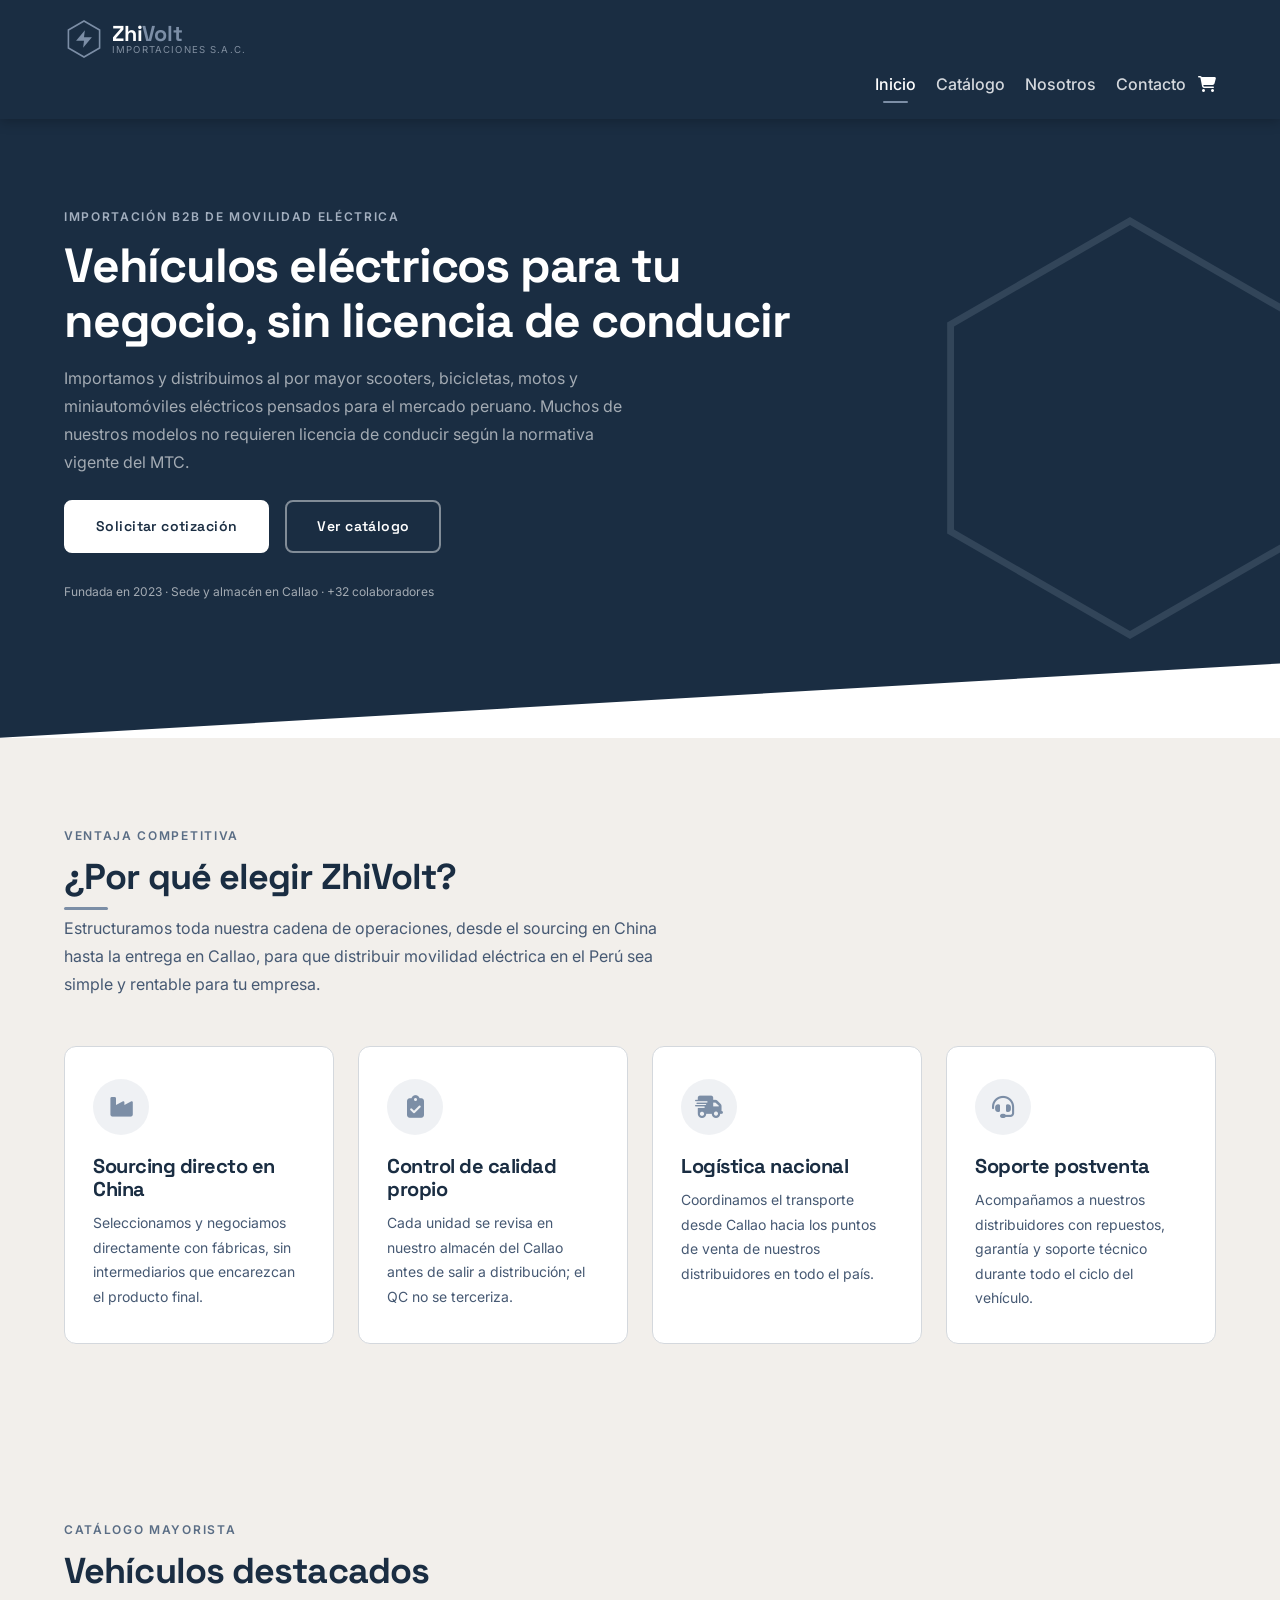
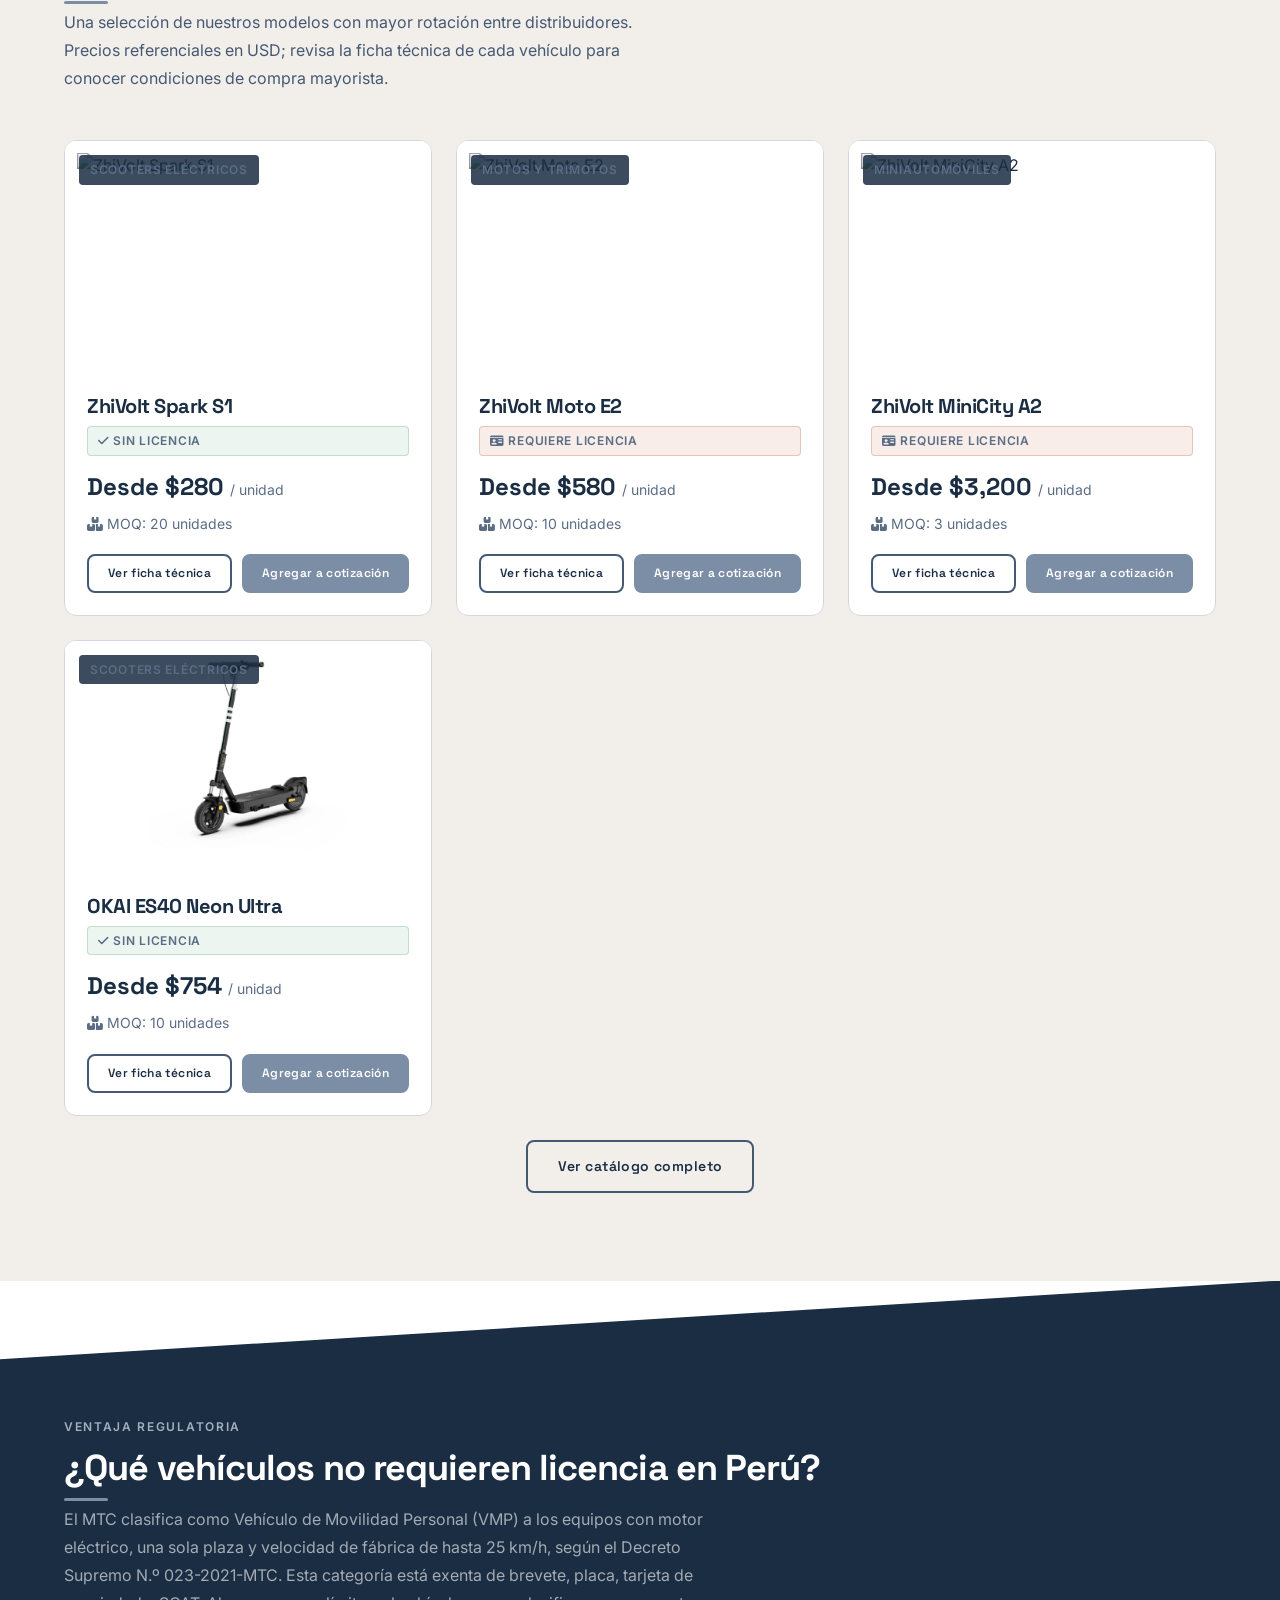
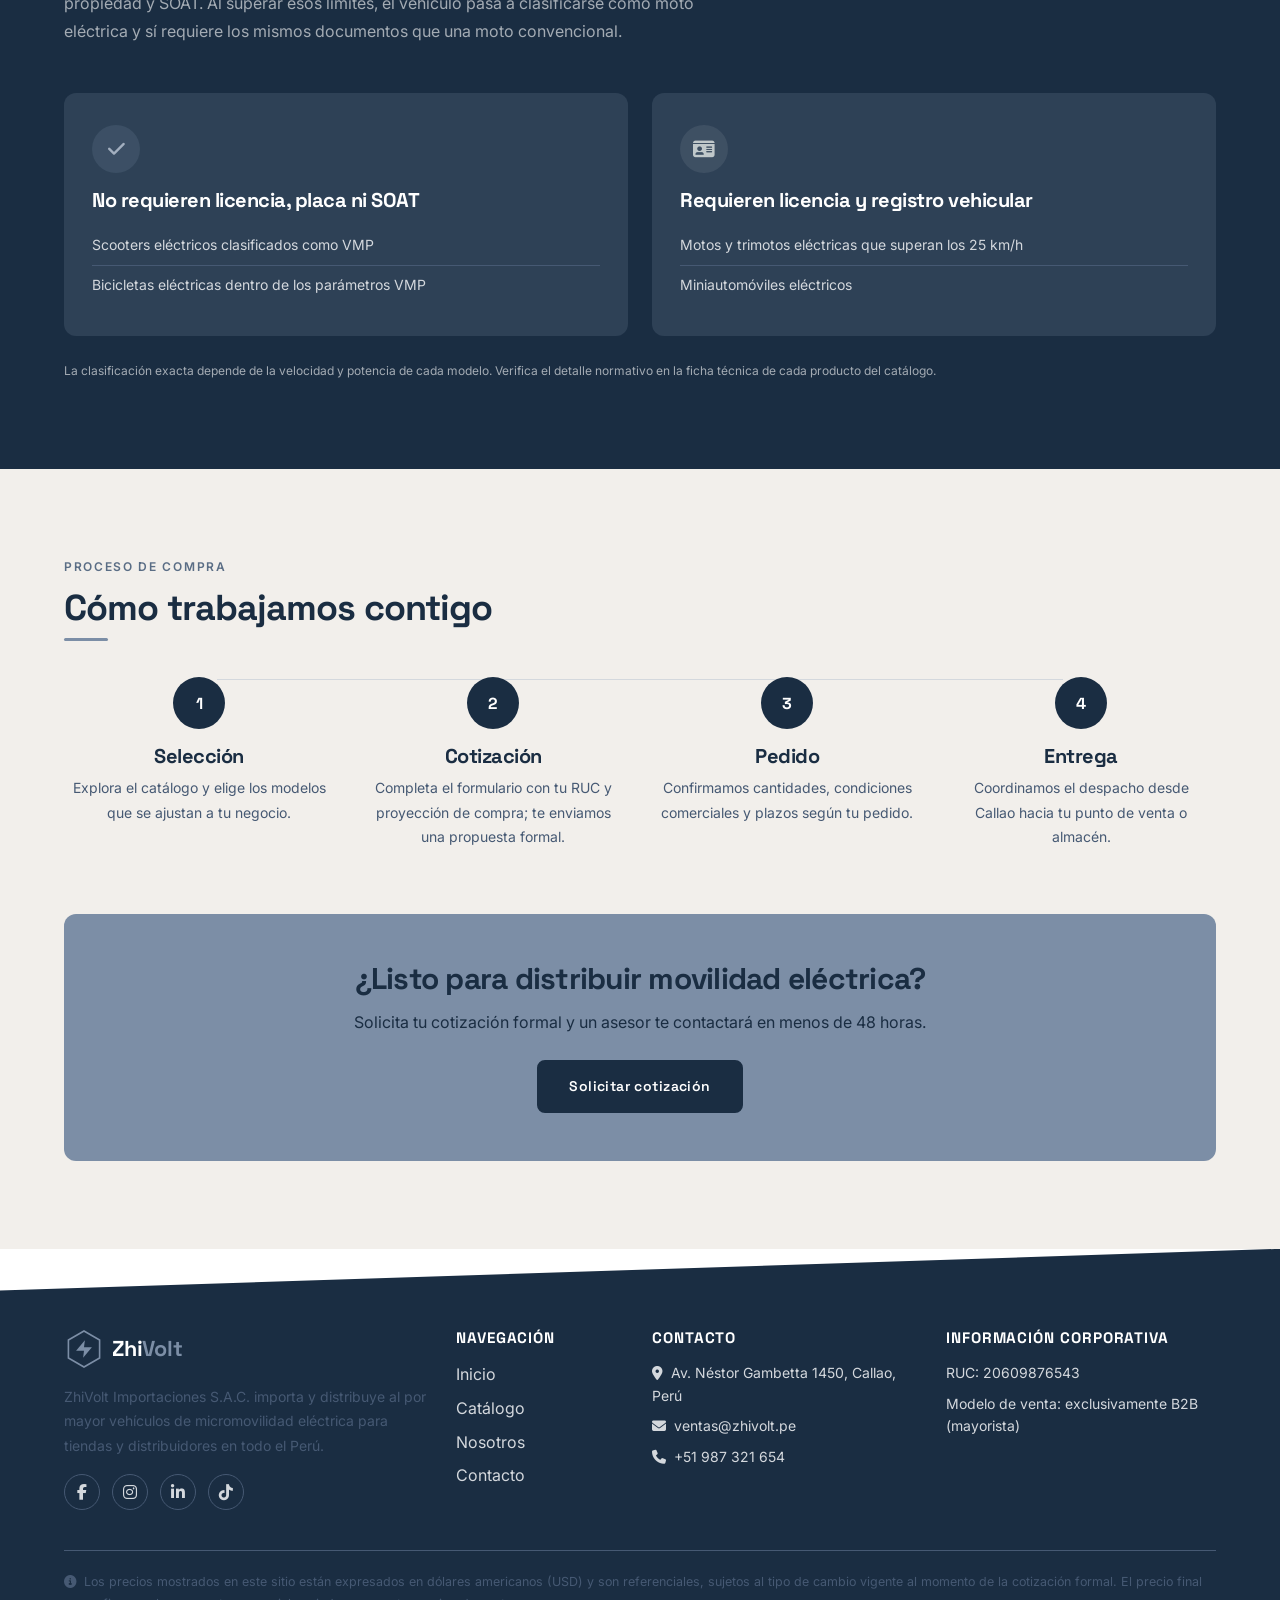
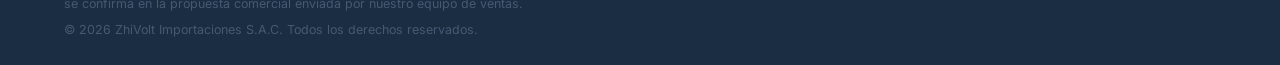
==== commit 3c243404: "feat(t32): inicializa AOS respetando prefers-reduced-motion, agrega data-aos con stagger a tarjetas " ====
--- a/index.html
+++ b/index.html
@@ -49,6 +49,9 @@
     <link rel="stylesheet" href="assets/css/style.css" />
   </head>
   <body data-page="inicio">
+    <a href="#main-content" class="zv-skip-link"
+      >Saltar al contenido principal</a
+    >
     <!-- ============================================== -->
     <!-- NAVBAR — T-05 (Sprint 1) ✅                      -->
     <!-- Este bloque completo se reutiliza tal cual en catalogo.html, producto.html,
@@ -143,7 +146,7 @@
       </div>
     </nav>
 
-    <main>
+    <main id="main-content">
       <!-- HERO — T-07 -->
       <section class="zv-section zv-section--dark zv-diagonal-bottom zv-hero">
         <svg
@@ -199,7 +202,11 @@
             eléctrica en el Perú sea simple y rentable para tu empresa.
           </p>
           <div class="row g-4">
-            <div class="col-lg-3 col-md-6">
+            <div
+              class="col-lg-3 col-md-6"
+              data-aos="fade-up"
+              data-aos-delay="0"
+            >
               <div class="zv-feature-card">
                 <div class="zv-feature-icon">
                   <i class="fa-solid fa-industry" aria-hidden="true"></i>
@@ -211,7 +218,11 @@
                 </p>
               </div>
             </div>
-            <div class="col-lg-3 col-md-6">
+            <div
+              class="col-lg-3 col-md-6"
+              data-aos="fade-up"
+              data-aos-delay="100"
+            >
               <div class="zv-feature-card">
                 <div class="zv-feature-icon">
                   <i class="fa-solid fa-clipboard-check" aria-hidden="true"></i>
@@ -223,7 +234,11 @@
                 </p>
               </div>
             </div>
-            <div class="col-lg-3 col-md-6">
+            <div
+              class="col-lg-3 col-md-6"
+              data-aos="fade-up"
+              data-aos-delay="200"
+            >
               <div class="zv-feature-card">
                 <div class="zv-feature-icon">
                   <i class="fa-solid fa-truck-fast" aria-hidden="true"></i>
@@ -235,7 +250,11 @@
                 </p>
               </div>
             </div>
-            <div class="col-lg-3 col-md-6">
+            <div
+              class="col-lg-3 col-md-6"
+              data-aos="fade-up"
+              data-aos-delay="300"
+            >
               <div class="zv-feature-card">
                 <div class="zv-feature-icon">
                   <i class="fa-solid fa-headset" aria-hidden="true"></i>
@@ -300,7 +319,7 @@
           </p>
 
           <div class="row g-4">
-            <div class="col-lg-6">
+            <div class="col-lg-6" data-aos="fade-right">
               <div class="zv-license-card zv-license-card--yes">
                 <div class="zv-license-icon">
                   <i class="fa-solid fa-check" aria-hidden="true"></i>
@@ -312,7 +331,7 @@
                 </ul>
               </div>
             </div>
-            <div class="col-lg-6">
+            <div class="col-lg-6" data-aos="fade-left">
               <div class="zv-license-card zv-license-card--no">
                 <div class="zv-license-icon">
                   <i class="fa-solid fa-id-card" aria-hidden="true"></i>
@@ -341,7 +360,7 @@
           <h2 class="zv-section-title">Cómo trabajamos contigo</h2>
 
           <div class="row g-4 zv-steps-row">
-            <div class="col-lg-3 col-6">
+            <div class="col-lg-3 col-6" data-aos="fade-up" data-aos-delay="0">
               <div class="zv-step">
                 <div class="zv-step-number">1</div>
                 <h5>Selección</h5>
@@ -351,7 +370,7 @@
                 </p>
               </div>
             </div>
-            <div class="col-lg-3 col-6">
+            <div class="col-lg-3 col-6" data-aos="fade-up" data-aos-delay="100">
               <div class="zv-step">
                 <div class="zv-step-number">2</div>
                 <h5>Cotización</h5>
@@ -361,7 +380,7 @@
                 </p>
               </div>
             </div>
-            <div class="col-lg-3 col-6">
+            <div class="col-lg-3 col-6" data-aos="fade-up" data-aos-delay="200">
               <div class="zv-step">
                 <div class="zv-step-number">3</div>
                 <h5>Pedido</h5>
@@ -371,7 +390,7 @@
                 </p>
               </div>
             </div>
-            <div class="col-lg-3 col-6">
+            <div class="col-lg-3 col-6" data-aos="fade-up" data-aos-delay="300">
               <div class="zv-step">
                 <div class="zv-step-number">4</div>
                 <h5>Entrega</h5>
@@ -383,7 +402,7 @@
             </div>
           </div>
 
-          <div class="zv-cta-banner">
+          <div class="zv-cta-banner" data-aos="zoom-in">
             <h3>¿Listo para distribuir movilidad eléctrica?</h3>
             <p>
               Solicita tu cotización formal y un asesor te contactará en menos
@@ -437,24 +456,35 @@
             </p>
             <div>
               <a
-                href="#"
+                href="https://www.facebook.com/"
+                target="_blank"
+                rel="noopener noreferrer"
                 class="zv-social-link"
                 aria-label="Facebook de ZhiVolt"
                 ><i class="fa-brands fa-facebook-f" aria-hidden="true"></i
               ></a>
               <a
-                href="#"
+                href="https://www.instagram.com/"
+                target="_blank"
+                rel="noopener noreferrer"
                 class="zv-social-link"
-                aria-label="Instagram de ZhiVolt"
+                aria-label="Facebook de ZhiVolt"
                 ><i class="fa-brands fa-instagram" aria-hidden="true"></i
               ></a>
               <a
-                href="#"
+                href="https://www.linkedin.com/"
+                target="_blank"
+                rel="noopener noreferrer"
                 class="zv-social-link"
-                aria-label="LinkedIn de ZhiVolt"
+                aria-label="Facebook de ZhiVolt"
                 ><i class="fa-brands fa-linkedin-in" aria-hidden="true"></i
               ></a>
-              <a href="#" class="zv-social-link" aria-label="TikTok de ZhiVolt"
+              <a
+                href="https://www.tiktok.com/"
+                target="_blank"
+                rel="noopener noreferrer"
+                class="zv-social-link"
+                aria-label="Facebook de ZhiVolt"
                 ><i class="fa-brands fa-tiktok" aria-hidden="true"></i
               ></a>
             </div>
@@ -483,7 +513,7 @@
               </li>
               <li class="mb-2">
                 <i class="fa-solid fa-phone me-2" aria-hidden="true"></i
-                ><a href="tel:+5114567890">+51 1 456 7890</a>
+                ><a href="tel:+51987321654">+51 987 321 654</a>
               </li>
             </ul>
           </div>
@@ -516,7 +546,6 @@
       </div>
     </footer>
 
-    <!-- Bootstrap 5.3.8 Bundle JS (incluye Popper) -->
     <!-- FORMULARIO DE COTIZACIÓN — T-23/T-24/T-25 -->
     <div
       class="modal fade"
@@ -554,7 +583,10 @@
                 <div class="row g-3">
                   <div class="col-md-6">
                     <label for="zvFieldRuc" class="form-label"
-                      >RUC <span class="zv-required">*</span></label
+                      >RUC
+                      <span class="zv-required" aria-hidden="true"
+                        >*</span
+                      ></label
                     >
                     <input
                       type="text"
@@ -572,7 +604,10 @@
                   </div>
                   <div class="col-md-6">
                     <label for="zvFieldRazonSocial" class="form-label"
-                      >Razón social <span class="zv-required">*</span></label
+                      >Razón social
+                      <span class="zv-required" aria-hidden="true"
+                        >*</span
+                      ></label
                     >
                     <input
                       type="text"
@@ -588,7 +623,10 @@
                   </div>
                   <div class="col-md-6">
                     <label for="zvFieldCargo" class="form-label"
-                      >Cargo <span class="zv-required">*</span></label
+                      >Cargo
+                      <span class="zv-required" aria-hidden="true"
+                        >*</span
+                      ></label
                     >
                     <input
                       type="text"
@@ -605,7 +643,9 @@
                   <div class="col-md-6">
                     <label for="zvFieldEmail" class="form-label"
                       >Email corporativo
-                      <span class="zv-required">*</span></label
+                      <span class="zv-required" aria-hidden="true"
+                        >*</span
+                      ></label
                     >
                     <input
                       type="email"
@@ -621,7 +661,10 @@
                   </div>
                   <div class="col-md-6">
                     <label for="zvFieldTelefono" class="form-label"
-                      >Teléfono <span class="zv-required">*</span></label
+                      >Teléfono
+                      <span class="zv-required" aria-hidden="true"
+                        >*</span
+                      ></label
                     >
                     <input
                       type="tel"
@@ -638,7 +681,9 @@
                   <div class="col-md-6">
                     <label for="zvFieldProyeccion" class="form-label"
                       >Proyección de compra mensual
-                      <span class="zv-required">*</span></label
+                      <span class="zv-required" aria-hidden="true"
+                        >*</span
+                      ></label
                     >
                     <select
                       class="form-select zv-form-control"
@@ -734,24 +779,6 @@
         </div>
       </div>
     </div>
-    <script
-      src="https://cdn.jsdelivr.net/npm/bootstrap@5.3.8/dist/js/bootstrap.bundle.min.js"
-      integrity="sha384-FKyoEForCGlyvwx9Hj09JcYn3nv7wiPVlz7YYwJrWVcXK/BmnVDxM+D2scQbITxI"
-      crossorigin="anonymous"
-    ></script>
-
-    <!-- AOS JS — el AOS.init() real con la configuración del proyecto llega en T-32 (Sprint 4) -->
-    <script src="https://cdn.jsdelivr.net/npm/aos@2.3.4/dist/aos.js"></script>
-
-    <!-- Lógica compartida del proyecto -->
-    <script src="assets/js/main.js"></script>
-
-    <!-- Carrito de cotización (compartido, vive en el navbar de las 5 páginas) -->
-    <script src="assets/js/quote-cart.js"></script>
-
-    <!-- Lógica específica de la página de inicio (Vehículos Destacados) -->
-    <script src="assets/js/index.js"></script>
-
     <!-- CARRITO SIDEBAR — T-21 -->
     <div
       class="offcanvas offcanvas-end zv-cart-offcanvas"
@@ -798,5 +825,24 @@
         </button>
       </div>
     </div>
+
+    <!-- SCRIPTS — orden crítico: Bootstrap → AOS → main.js → quote-cart.js → index.js -->
+    <script
+      src="https://cdn.jsdelivr.net/npm/bootstrap@5.3.8/dist/js/bootstrap.bundle.min.js"
+      integrity="sha384-FKyoEForCGlyvwx9Hj09JcYn3nv7wiPVlz7YYwJrWVcXK/BmnVDxM+D2scQbITxI"
+      crossorigin="anonymous"
+    ></script>
+
+    <!-- AOS JS — el AOS.init() real con la configuración del proyecto llega en T-32 (Sprint 4) -->
+    <script src="https://cdn.jsdelivr.net/npm/aos@2.3.4/dist/aos.js"></script>
+
+    <!-- Lógica compartida del proyecto -->
+    <script src="assets/js/main.js"></script>
+
+    <!-- Carrito de cotización (compartido, vive en el navbar de las 5 páginas) -->
+    <script src="assets/js/quote-cart.js"></script>
+
+    <!-- Lógica específica de la página de inicio (Vehículos Destacados) -->
+    <script src="assets/js/index.js"></script>
   </body>
 </html>
--- a/assets/css/style.css
+++ b/assets/css/style.css
@@ -1498,3 +1498,486 @@
 #zvQuoteFormState {
   display: contents;
 }
+
+/* ============================================== */
+/* NOSOTROS — T-26                                  */
+/* ============================================== */
+
+/* Stats de historia */
+.zv-about-stats {
+  display: grid;
+  grid-template-columns: 1fr 1fr;
+  gap: 2px;
+  border-radius: var(--zv-radius-lg);
+  overflow: hidden;
+}
+
+.zv-about-stat {
+  background-color: var(--zv-navy-800);
+  padding: 32px 28px;
+  display: flex;
+  flex-direction: column;
+  gap: 6px;
+}
+
+.zv-about-stat-value {
+  font-family: var(--zv-font-display);
+  font-size: 2rem;
+  font-weight: 700;
+  color: var(--zv-white);
+  line-height: 1;
+}
+
+.zv-about-stat-label {
+  font-size: var(--zv-text-sm);
+  color: var(--zv-steel-400);
+}
+
+/* Timeline */
+.zv-timeline {
+  display: flex;
+  flex-direction: column;
+  gap: 0;
+  position: relative;
+  padding-left: 48px;
+}
+
+.zv-timeline::before {
+  content: "";
+  position: absolute;
+  left: 15px;
+  top: 8px;
+  bottom: 8px;
+  width: 2px;
+  background: var(--zv-navy-700);
+}
+
+.zv-timeline-item {
+  display: flex;
+  gap: 28px;
+  padding-bottom: 40px;
+  position: relative;
+}
+
+.zv-timeline-item:last-child {
+  padding-bottom: 0;
+}
+
+.zv-timeline-marker {
+  position: absolute;
+  left: -48px;
+  top: 2px;
+  width: 32px;
+  height: 32px;
+  background-color: var(--zv-steel-500);
+  border-radius: 50%;
+  display: flex;
+  align-items: center;
+  justify-content: center;
+  font-size: 0.75rem;
+  color: var(--zv-white);
+  flex-shrink: 0;
+  z-index: 1;
+}
+
+.zv-timeline-content {
+  flex: 1;
+}
+
+.zv-timeline-date {
+  font-size: var(--zv-text-xs);
+  text-transform: uppercase;
+  letter-spacing: 0.06em;
+  color: var(--zv-steel-500);
+  display: block;
+  margin-bottom: 6px;
+}
+
+.zv-timeline-content h4 {
+  font-family: var(--zv-font-display);
+  font-size: 1rem;
+  font-weight: 600;
+  color: var(--zv-white);
+  margin-bottom: 8px;
+}
+
+.zv-timeline-content p {
+  font-size: var(--zv-text-sm);
+  color: var(--zv-steel-400);
+  margin-bottom: 0;
+  line-height: 1.65;
+}
+
+/* Misión, visión y valores */
+.zv-mvv-card {
+  background-color: var(--zv-white);
+  border: 1px solid var(--zv-border-light);
+  border-radius: var(--zv-radius-lg);
+  padding: 32px;
+  height: 100%;
+  transition: var(--zv-transition);
+}
+
+.zv-mvv-card:hover {
+  border-color: var(--zv-border-accent);
+  box-shadow: 0 8px 24px rgba(26, 45, 66, 0.07);
+}
+
+.zv-mvv-icon {
+  width: 44px;
+  height: 44px;
+  background-color: var(--zv-cream);
+  border-radius: var(--zv-radius-md);
+  display: flex;
+  align-items: center;
+  justify-content: center;
+  font-size: 1.1rem;
+  color: var(--zv-steel-500);
+  margin-bottom: 16px;
+}
+
+.zv-mvv-card h3 {
+  font-family: var(--zv-font-display);
+  font-size: 1.1rem;
+  font-weight: 700;
+  color: var(--zv-navy-900);
+  margin-bottom: 12px;
+}
+
+.zv-mvv-card h4 {
+  font-family: var(--zv-font-display);
+  font-size: 0.95rem;
+  font-weight: 700;
+  color: var(--zv-navy-900);
+  margin-bottom: 10px;
+  display: flex;
+  align-items: center;
+  gap: 8px;
+}
+
+.zv-mvv-card p {
+  font-size: var(--zv-text-sm);
+  color: var(--zv-text-secondary);
+  margin-bottom: 0;
+  line-height: 1.65;
+}
+
+.zv-mvv-tag {
+  font-size: var(--zv-text-xs);
+  background-color: var(--zv-navy-900);
+  color: var(--zv-steel-400);
+  padding: 2px 8px;
+  border-radius: var(--zv-radius-sm);
+  font-weight: 500;
+  letter-spacing: 0.04em;
+}
+
+/* Organigrama */
+.zv-org-chart {
+  display: flex;
+  flex-direction: column;
+  align-items: center;
+  gap: 0;
+}
+
+.zv-org-level {
+  display: flex;
+  gap: 16px;
+  justify-content: center;
+  flex-wrap: wrap;
+}
+
+.zv-org-level--top {
+  margin-bottom: 0;
+}
+
+.zv-org-connector {
+  width: 2px;
+  height: 40px;
+  background-color: var(--zv-navy-700);
+  margin: 0 auto;
+}
+
+.zv-org-node {
+  background-color: var(--zv-navy-800);
+  border: 1px solid var(--zv-navy-700);
+  border-radius: var(--zv-radius-md);
+  padding: 16px 20px;
+  display: flex;
+  align-items: center;
+  gap: 10px;
+  font-size: var(--zv-text-sm);
+  color: var(--zv-steel-300);
+  font-family: var(--zv-font-display);
+  font-weight: 500;
+  text-align: center;
+  max-width: 220px;
+  flex: 1;
+  min-width: 160px;
+}
+
+.zv-org-node i {
+  color: var(--zv-steel-500);
+  font-size: 0.9rem;
+  flex-shrink: 0;
+}
+
+.zv-org-node--primary {
+  background-color: var(--zv-steel-500);
+  border-color: var(--zv-steel-500);
+  color: var(--zv-white);
+  font-size: 1rem;
+  padding: 20px 32px;
+  max-width: 320px;
+}
+
+.zv-org-node--primary i {
+  color: var(--zv-white);
+  font-size: 1rem;
+}
+
+@media (max-width: 767.98px) {
+  .zv-about-stats {
+    grid-template-columns: 1fr 1fr;
+  }
+  .zv-org-level {
+    flex-direction: column;
+    align-items: center;
+  }
+  .zv-org-node {
+    max-width: 100%;
+    width: 100%;
+  }
+}
+
+/* ============================================== */
+/* CONTACTO — T-27                                */
+/* ============================================== */
+
+/* Tarjeta de datos corporativos (columna izquierda) */
+.zv-contact-info-card {
+  background-color: var(--zv-navy-900);
+  border-radius: var(--zv-radius-lg);
+  padding: 36px 32px;
+  display: flex;
+  flex-direction: column;
+  gap: 28px;
+}
+
+/* Fila individual: ícono + etiqueta + valor */
+.zv-contact-info-item {
+  display: flex;
+  align-items: flex-start;
+  gap: 16px;
+}
+
+/* Círculo con ícono */
+.zv-contact-info-icon {
+  width: 44px;
+  height: 44px;
+  background-color: var(--zv-navy-700);
+  border-radius: var(--zv-radius-md);
+  display: flex;
+  align-items: center;
+  justify-content: center;
+  font-size: 1rem;
+  color: var(--zv-steel-500);
+  flex-shrink: 0;
+}
+
+/* Etiqueta pequeña sobre el valor */
+.zv-contact-info-label {
+  display: block;
+  font-size: var(--zv-text-xs);
+  text-transform: uppercase;
+  letter-spacing: 0.08em;
+  color: var(--zv-steel-400);
+  font-weight: 600;
+  margin-bottom: 4px;
+}
+
+/* Valor de contacto */
+.zv-contact-info-value {
+  font-family: var(--zv-font-display);
+  font-size: var(--zv-text-sm);
+  color: var(--zv-white);
+  font-weight: 500;
+  display: block;
+}
+
+.zv-contact-info-value a {
+  color: var(--zv-white);
+  transition: var(--zv-transition-fast);
+}
+
+.zv-contact-info-value a:hover {
+  color: var(--zv-steel-400);
+}
+
+/* Contenedor del iframe de Google Maps */
+.zv-contact-map-wrap {
+  border-radius: var(--zv-radius-lg);
+  overflow: hidden;
+  height: 280px;
+  border: 1px solid var(--zv-border-light);
+}
+
+.zv-contact-map-wrap iframe {
+  width: 100%;
+  height: 100%;
+  display: block;
+  border: 0;
+}
+
+/* Tarjeta del formulario de consulta */
+.zv-contact-form-card {
+  background-color: var(--zv-white);
+  border: 1px solid var(--zv-border-light);
+  border-radius: var(--zv-radius-lg);
+  padding: 40px;
+}
+
+.zv-contact-form-card .form-label {
+  font-size: var(--zv-text-sm);
+  font-weight: 500;
+  color: var(--zv-navy-900);
+  margin-bottom: 6px;
+}
+
+/* Mensaje de error de envío (mismo patrón que .zv-quote-error) */
+.zv-contact-error {
+  background-color: rgba(193, 110, 78, 0.08);
+  border: 1px solid rgba(193, 110, 78, 0.3);
+  border-radius: var(--zv-radius-md);
+  padding: 12px 16px;
+  font-size: var(--zv-text-sm);
+  color: #a8512f;
+}
+
+.zv-contact-error a {
+  color: #a8512f;
+  font-weight: 600;
+}
+
+/* Estado de confirmación post-envío */
+.zv-contact-success {
+  text-align: center;
+  padding: 56px 40px;
+}
+
+.zv-contact-success-icon {
+  font-size: 4rem;
+  color: #2a9d5c;
+  margin-bottom: 20px;
+}
+
+.zv-contact-success h3 {
+  font-family: var(--zv-font-display);
+  font-weight: 700;
+  color: var(--zv-navy-900);
+  margin-bottom: 12px;
+}
+
+.zv-contact-success p {
+  color: var(--zv-text-secondary);
+  max-width: 420px;
+  margin: 0 auto;
+}
+
+/* Responsive */
+@media (max-width: 991.98px) {
+  .zv-contact-form-card {
+    padding: 28px 24px;
+  }
+
+  .zv-contact-info-card {
+    padding: 28px 24px;
+  }
+}
+
+/* ============================================== */
+/* T-31 — ACCESIBILIDAD                            */
+/* ============================================== */
+
+/* Corrección de contraste WCAG AA (SC 1.4.3).
+   --zv-steel-500 (#7c8ea6) sobre fondos claros (cream/blanco) da 2.92:1,
+   muy por debajo del mínimo de 4.5:1 para texto normal. Afectaba a
+   .zv-eyebrow en secciones claras, .zv-badge y todo lo que usa
+   --zv-text-muted (precio referencial, MOQ, breadcrumb, claves de la
+   ficha técnica, etiquetas del modal de cotización). Se introduce un
+   tono más oscuro que conserva el mismo matiz de marca. */
+:root {
+  --zv-steel-700: #5a6d85; /* 4.63:1 sobre cream/blanco — cumple AA */
+  --zv-text-muted: var(--zv-steel-700);
+}
+
+.zv-eyebrow {
+  color: var(--zv-steel-700);
+}
+
+.zv-badge {
+  color: var(--zv-steel-700);
+}
+
+/* Nota: .zv-section--dark .zv-eyebrow y .zv-section--mid .zv-eyebrow
+   ya usaban --zv-steel-400 (6.3:1 sobre navy), que sí cumplía AA y
+   por tanto no se toca. Esa regla tiene mayor especificidad que la de
+   arriba, así que sigue ganando en fondos oscuros sin cambios. */
+
+/* Enlace "saltar al contenido principal" — WCAG SC 2.4.1 (Bypass Blocks).
+   Invisible hasta recibir foco por teclado. */
+.zv-skip-link {
+  position: absolute;
+  top: -48px;
+  left: 12px;
+  z-index: 2000;
+  background-color: var(--zv-navy-900);
+  color: var(--zv-white);
+  padding: 10px 18px;
+  border-radius: var(--zv-radius-sm);
+  font-family: var(--zv-font-body);
+  font-weight: 600;
+  font-size: var(--zv-text-sm);
+  text-decoration: none;
+  transition: top 0.2s ease;
+}
+
+.zv-skip-link:focus {
+  top: 12px;
+  outline: 3px solid var(--zv-steel-400);
+  outline-offset: 2px;
+}
+
+/* Indicador de foco visible para navegación por teclado (WCAG SC 2.4.7).
+   Antes, el navbar solo cambiaba de color en :focus (neutral-200 → blanco,
+   una diferencia casi imperceptible); no había ningún indicador de foco
+   real para quien navega con Tab. */
+.navbar-zv .nav-link:focus-visible {
+  color: var(--zv-white);
+  outline: 2px solid var(--zv-steel-400);
+  outline-offset: 3px;
+  border-radius: var(--zv-radius-sm);
+}
+
+/* Refuerzo del anillo de foco en campos de formulario: 0.15 de opacidad
+   era demasiado sutil como único indicador visible tras quitar el
+   outline nativo del navegador. */
+.zv-form-control:focus {
+  box-shadow: 0 0 0 3px rgba(124, 142, 166, 0.45);
+}
+
+/* ============================================== */
+/* T-32 — AOS: red de seguridad de accesibilidad   */
+/* WCAG SC 2.3.3 (Animation from Interactions).     */
+/* Si el usuario configuró "reducir movimiento" en  */
+/* su sistema operativo, el contenido se muestra    */
+/* de inmediato, sin animación ni retraso.          */
+/* ============================================== */
+@media (prefers-reduced-motion: reduce) {
+  [data-aos] {
+    opacity: 1 !important;
+    transform: none !important;
+    transition: none !important;
+    animation: none !important;
+  }
+}
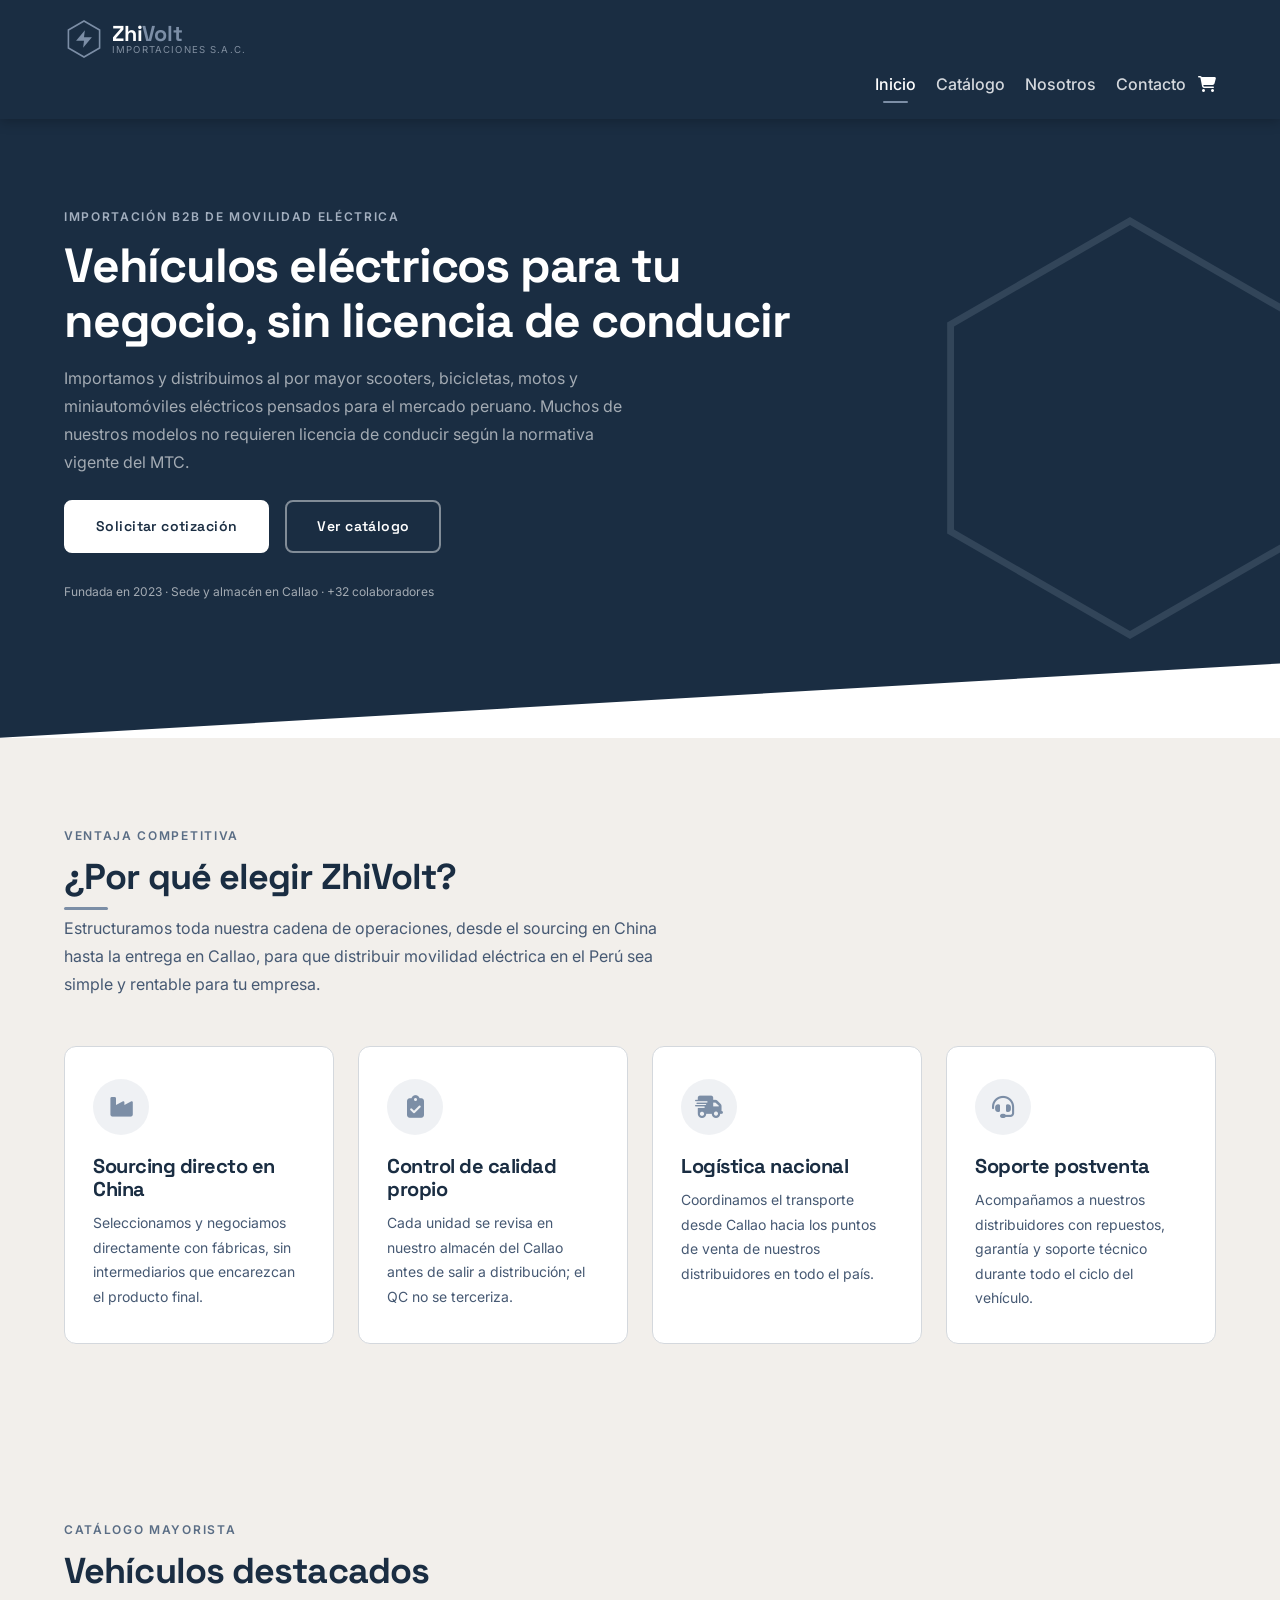
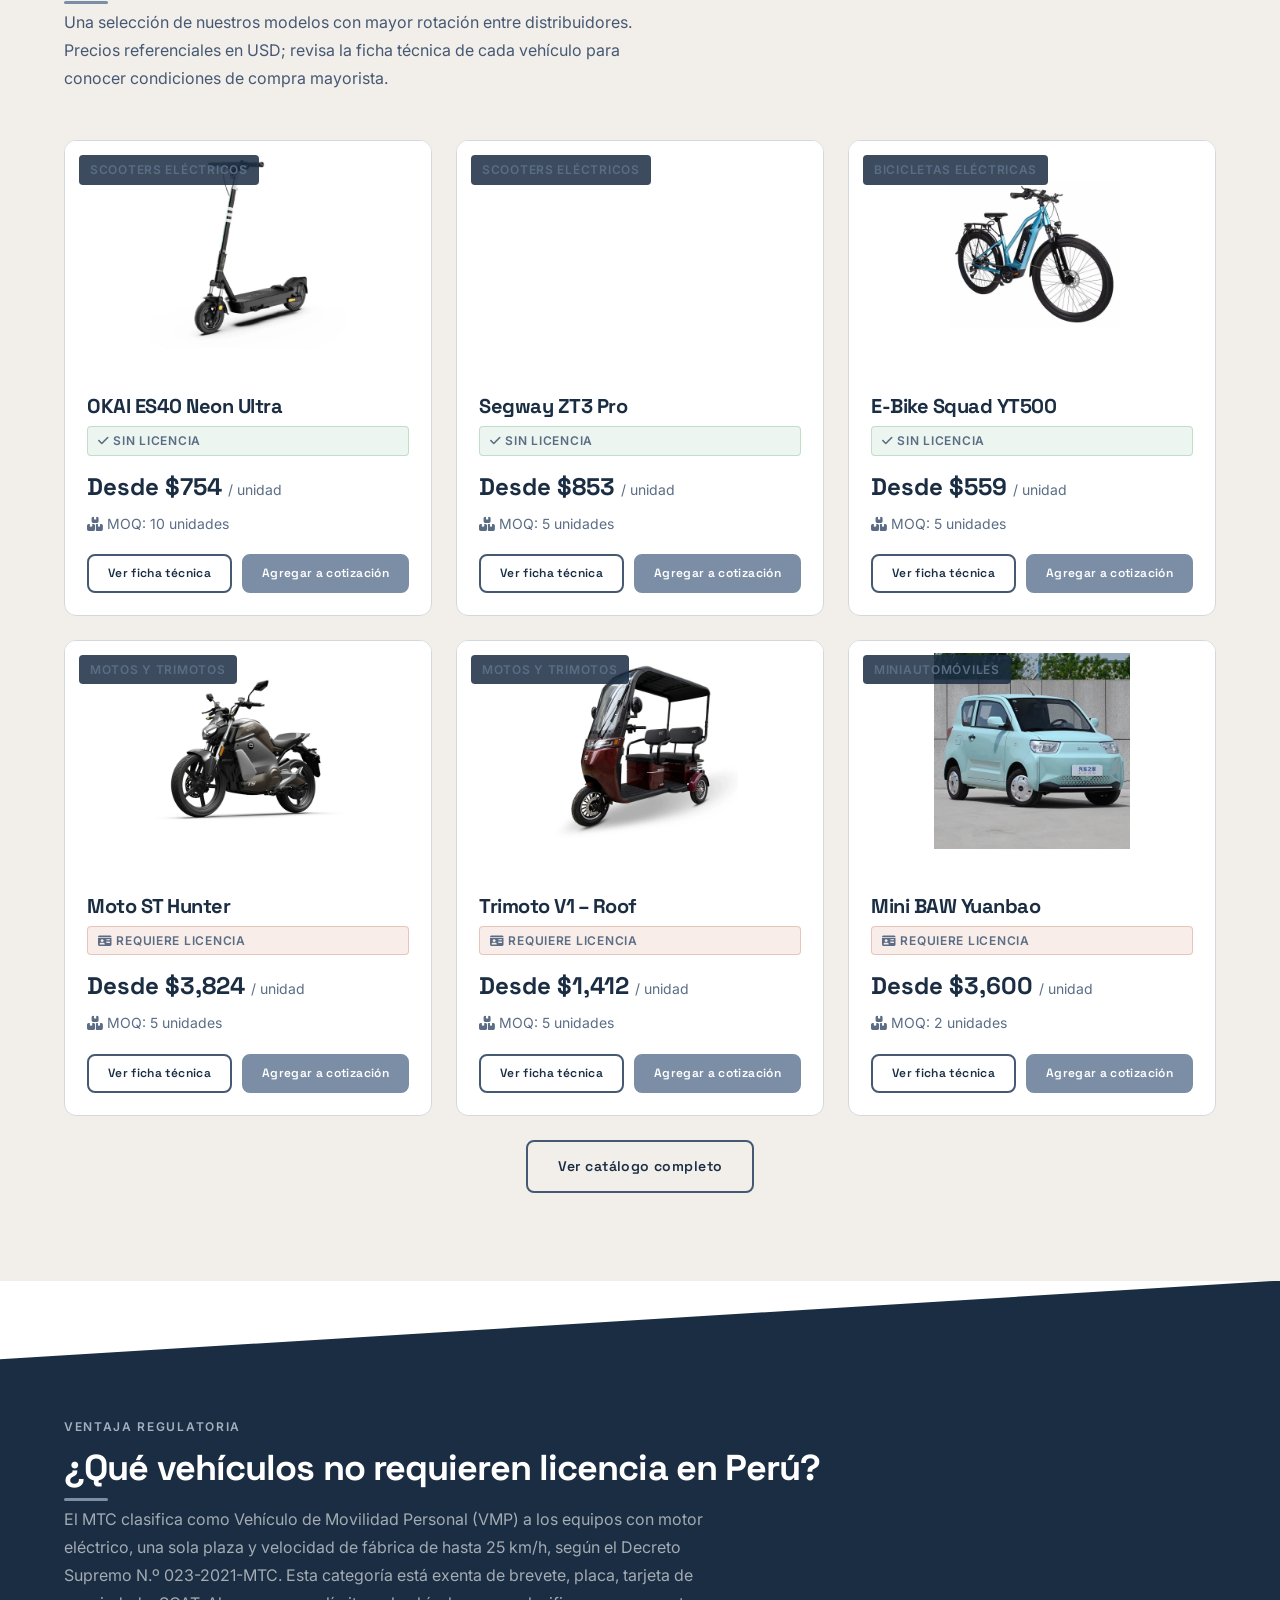
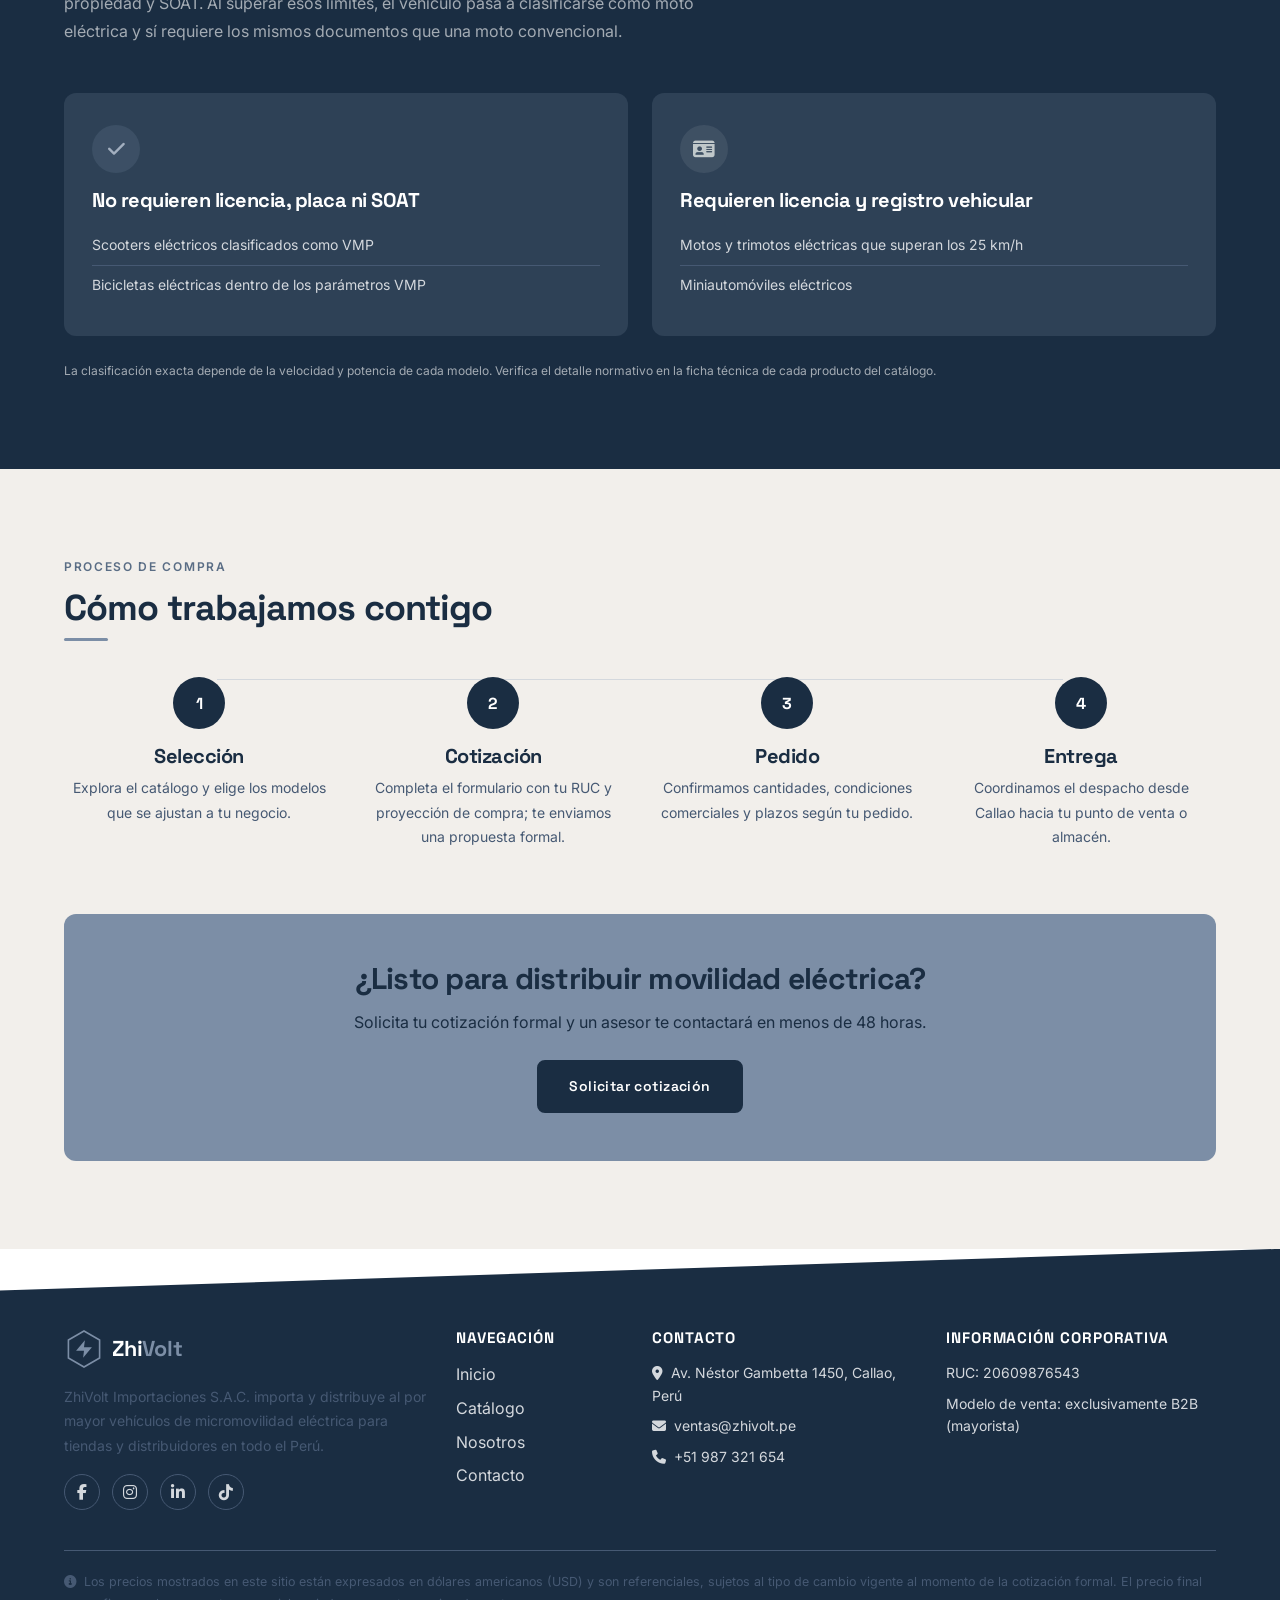
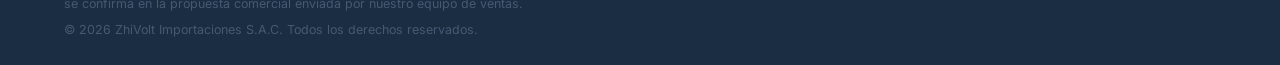
==== commit cc199f28: "chore: reemplaza dominio placeholder por https://zhivolt.netlify.app en meta tags SEO/OG y ZV_SITE_U" ====
--- a/index.html
+++ b/index.html
@@ -1,5 +1,5 @@
 <!doctype html>
-<html lang="es">
+<html lang="es-PE">
   <head>
     <meta charset="UTF-8" />
     <meta name="viewport" content="width=device-width, initial-scale=1.0" />
@@ -11,6 +11,41 @@
 
     <!-- Favicon: el archivo real se agrega en T-34 (Sprint 4). Esta línea no rompe nada mientras tanto. -->
     <link rel="icon" href="assets/img/brand/favicon.svg" type="image/svg+xml" />
+
+    <!-- T-34: SEO y Open Graph -->
+    <meta name="robots" content="index, follow" />
+    <link rel="canonical" href="https://zhivolt.netlify.app/" />
+
+    <meta property="og:type" content="website" />
+    <meta property="og:site_name" content="ZhiVolt Importaciones S.A.C." />
+    <meta property="og:locale" content="es_PE" />
+    <meta
+      property="og:title"
+      content="ZhiVolt | Importación B2B de Micromovilidad Eléctrica en Perú"
+    />
+    <meta
+      property="og:description"
+      content="ZhiVolt Importaciones S.A.C. — Distribución mayorista de scooters, bicicletas eléctricas, motos y miniautomóviles eléctricos para empresas en Perú."
+    />
+    <meta property="og:url" content="https://zhivolt.netlify.app/" />
+    <meta
+      property="og:image"
+      content="https://zhivolt.netlify.app/assets/img/products/scooters/okai-es40-neon-ultra-1.png"
+    />
+
+    <meta name="twitter:card" content="summary_large_image" />
+    <meta
+      name="twitter:title"
+      content="ZhiVolt | Importación B2B de Micromovilidad Eléctrica en Perú"
+    />
+    <meta
+      name="twitter:description"
+      content="ZhiVolt Importaciones S.A.C. — Distribución mayorista de scooters, bicicletas eléctricas, motos y miniautomóviles eléctricos para empresas en Perú."
+    />
+    <meta
+      name="twitter:image"
+      content="https://zhivolt.netlify.app/assets/img/products/scooters/okai-es40-neon-ultra-1.png"
+    />
 
     <!-- Google Fonts: Space Grotesk (headings) + Inter (cuerpo) -->
     <!-- Si style.css ya tiene un @import de estas fuentes, elimínalo de ahí: cargarlas vía <link> en el head
@@ -468,7 +503,7 @@
                 target="_blank"
                 rel="noopener noreferrer"
                 class="zv-social-link"
-                aria-label="Facebook de ZhiVolt"
+                aria-label="Instagram de ZhiVolt"
                 ><i class="fa-brands fa-instagram" aria-hidden="true"></i
               ></a>
               <a
@@ -476,7 +511,7 @@
                 target="_blank"
                 rel="noopener noreferrer"
                 class="zv-social-link"
-                aria-label="Facebook de ZhiVolt"
+                aria-label="LinkedIn de ZhiVolt"
                 ><i class="fa-brands fa-linkedin-in" aria-hidden="true"></i
               ></a>
               <a
@@ -484,7 +519,7 @@
                 target="_blank"
                 rel="noopener noreferrer"
                 class="zv-social-link"
-                aria-label="Facebook de ZhiVolt"
+                aria-label="TikTok de ZhiVolt"
                 ><i class="fa-brands fa-tiktok" aria-hidden="true"></i
               ></a>
             </div>
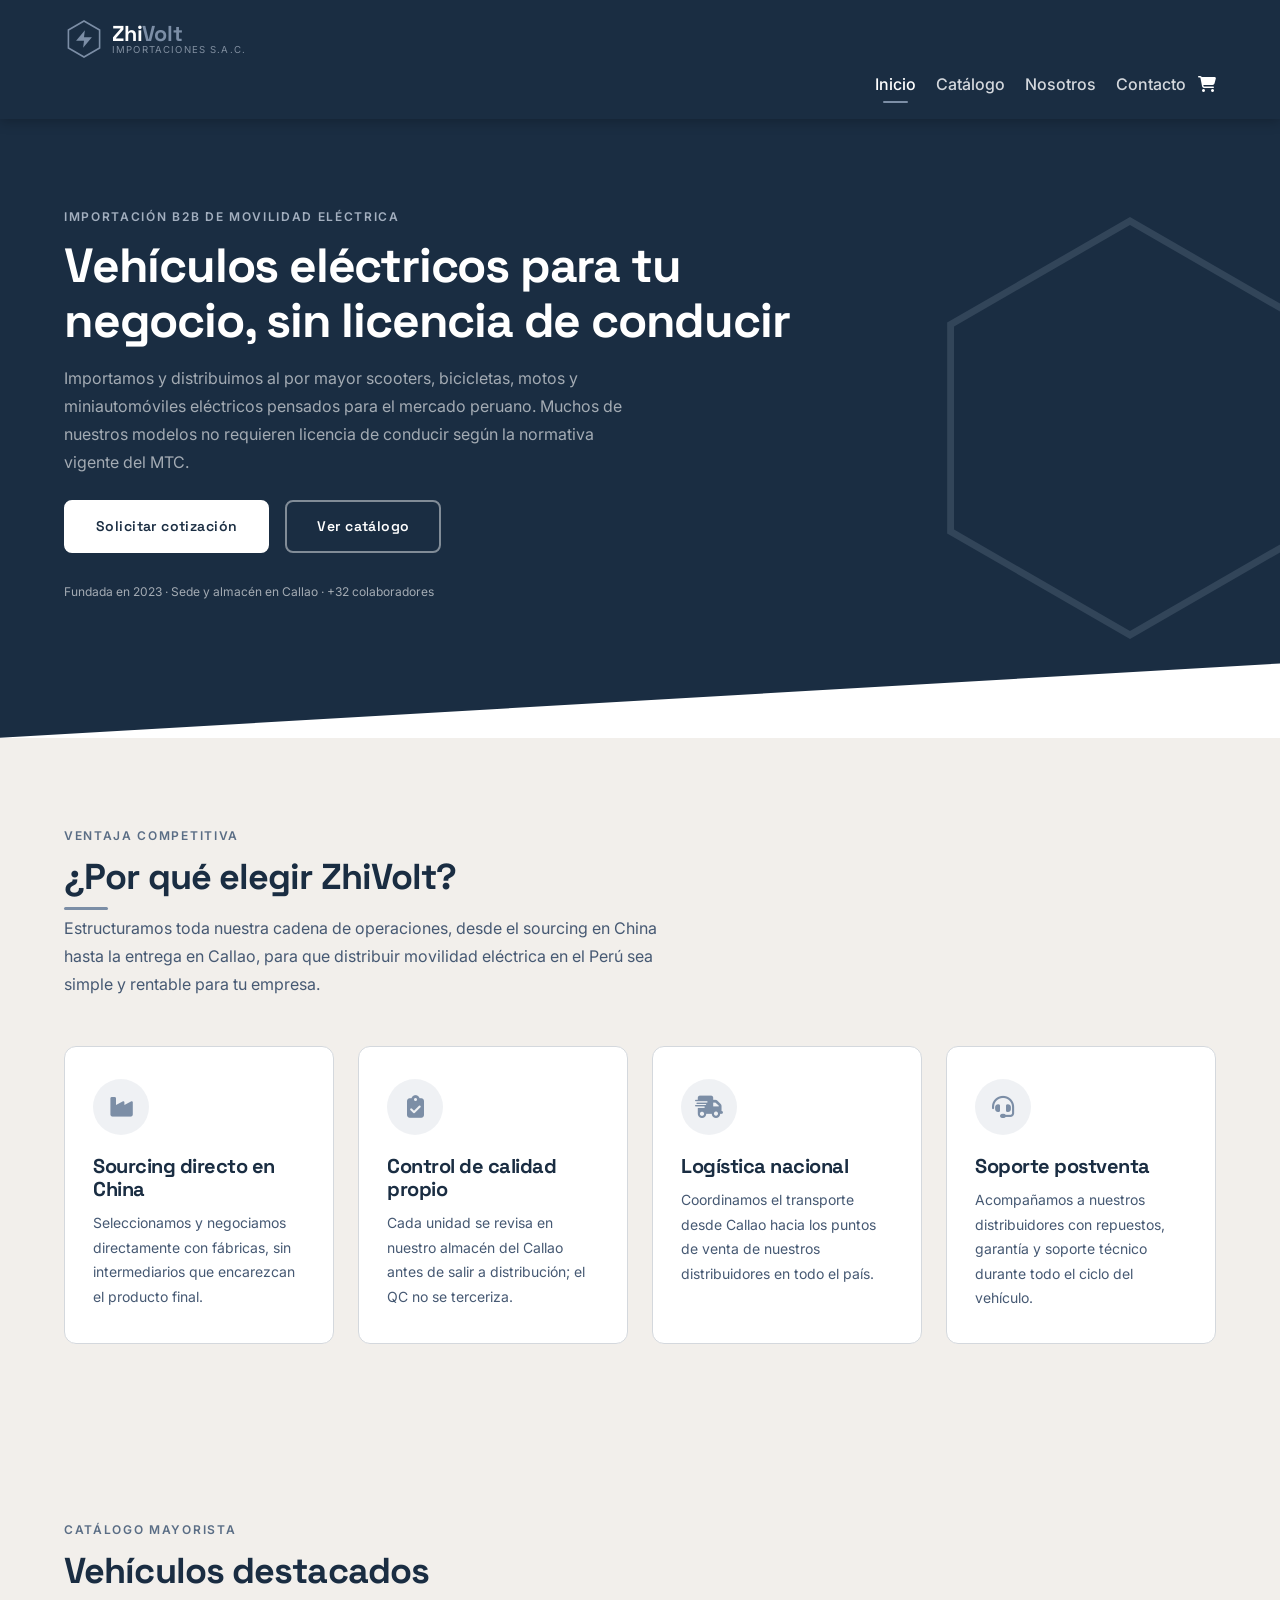
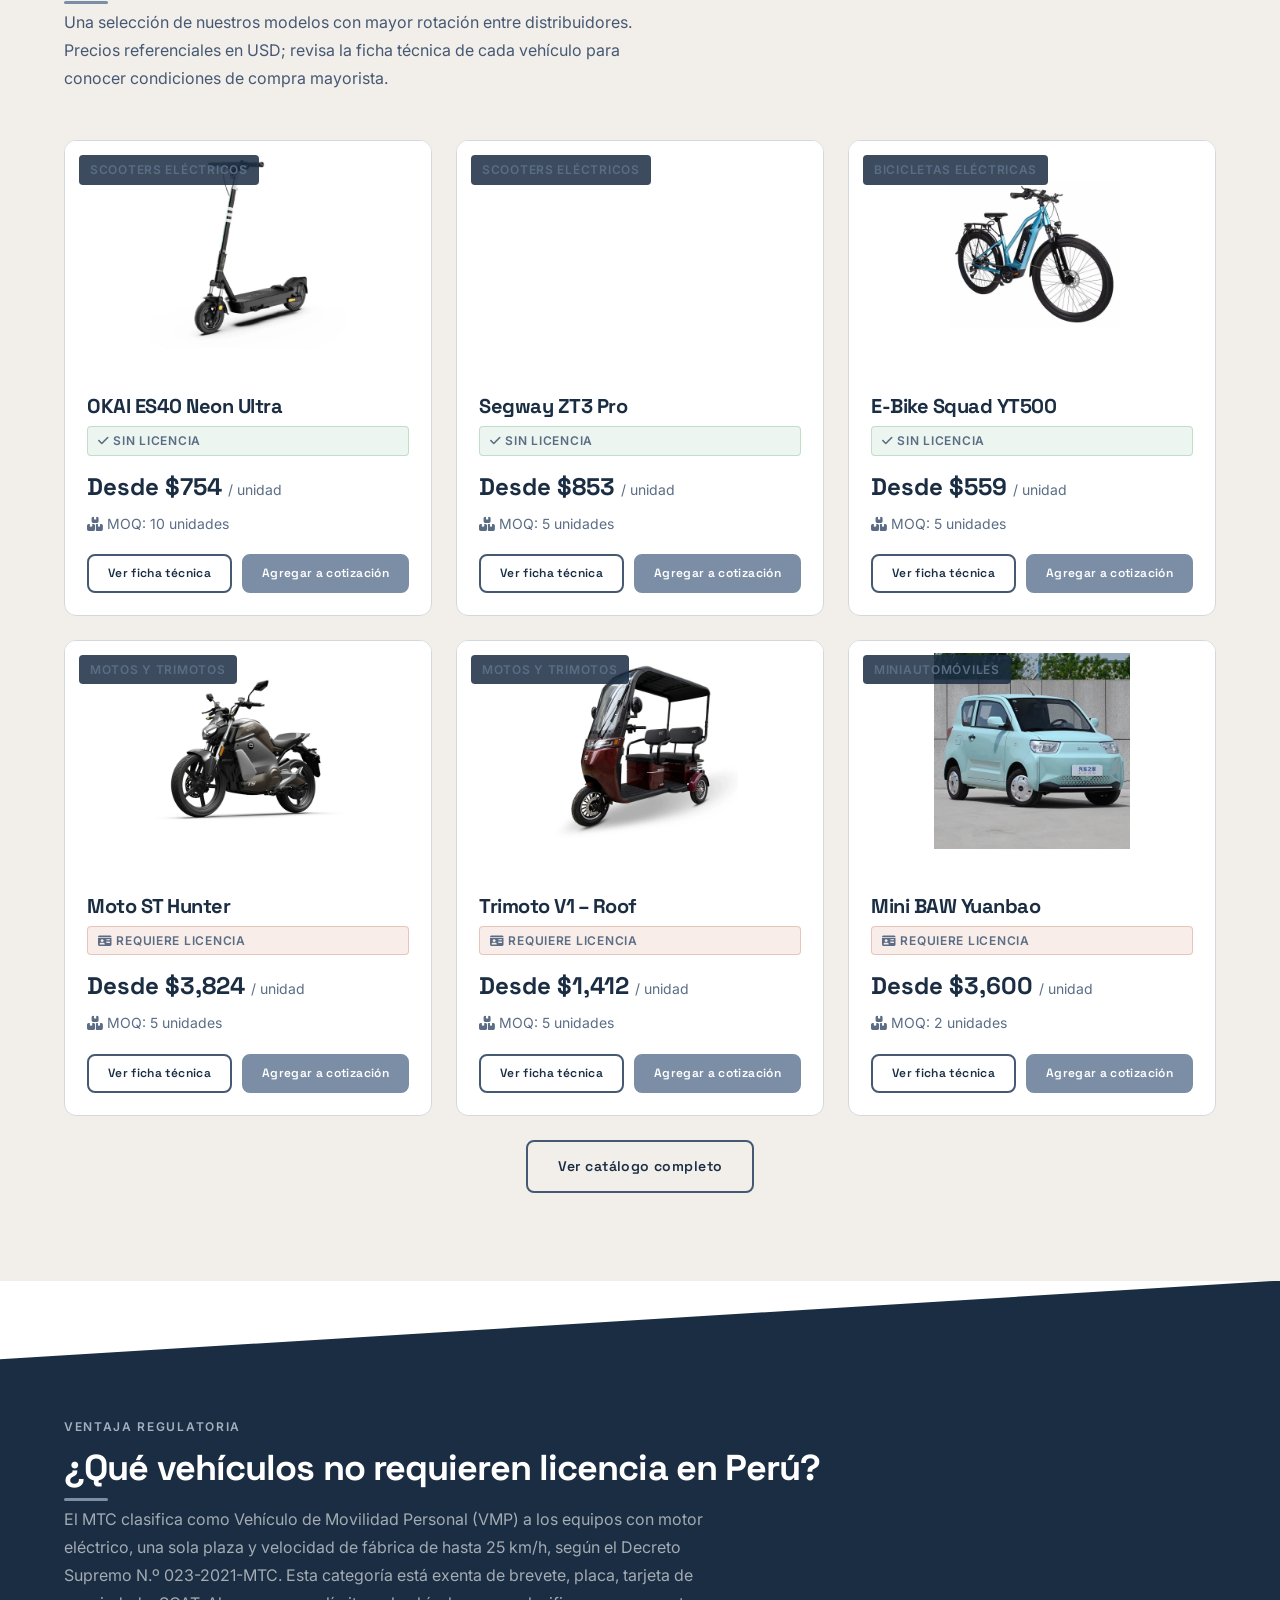
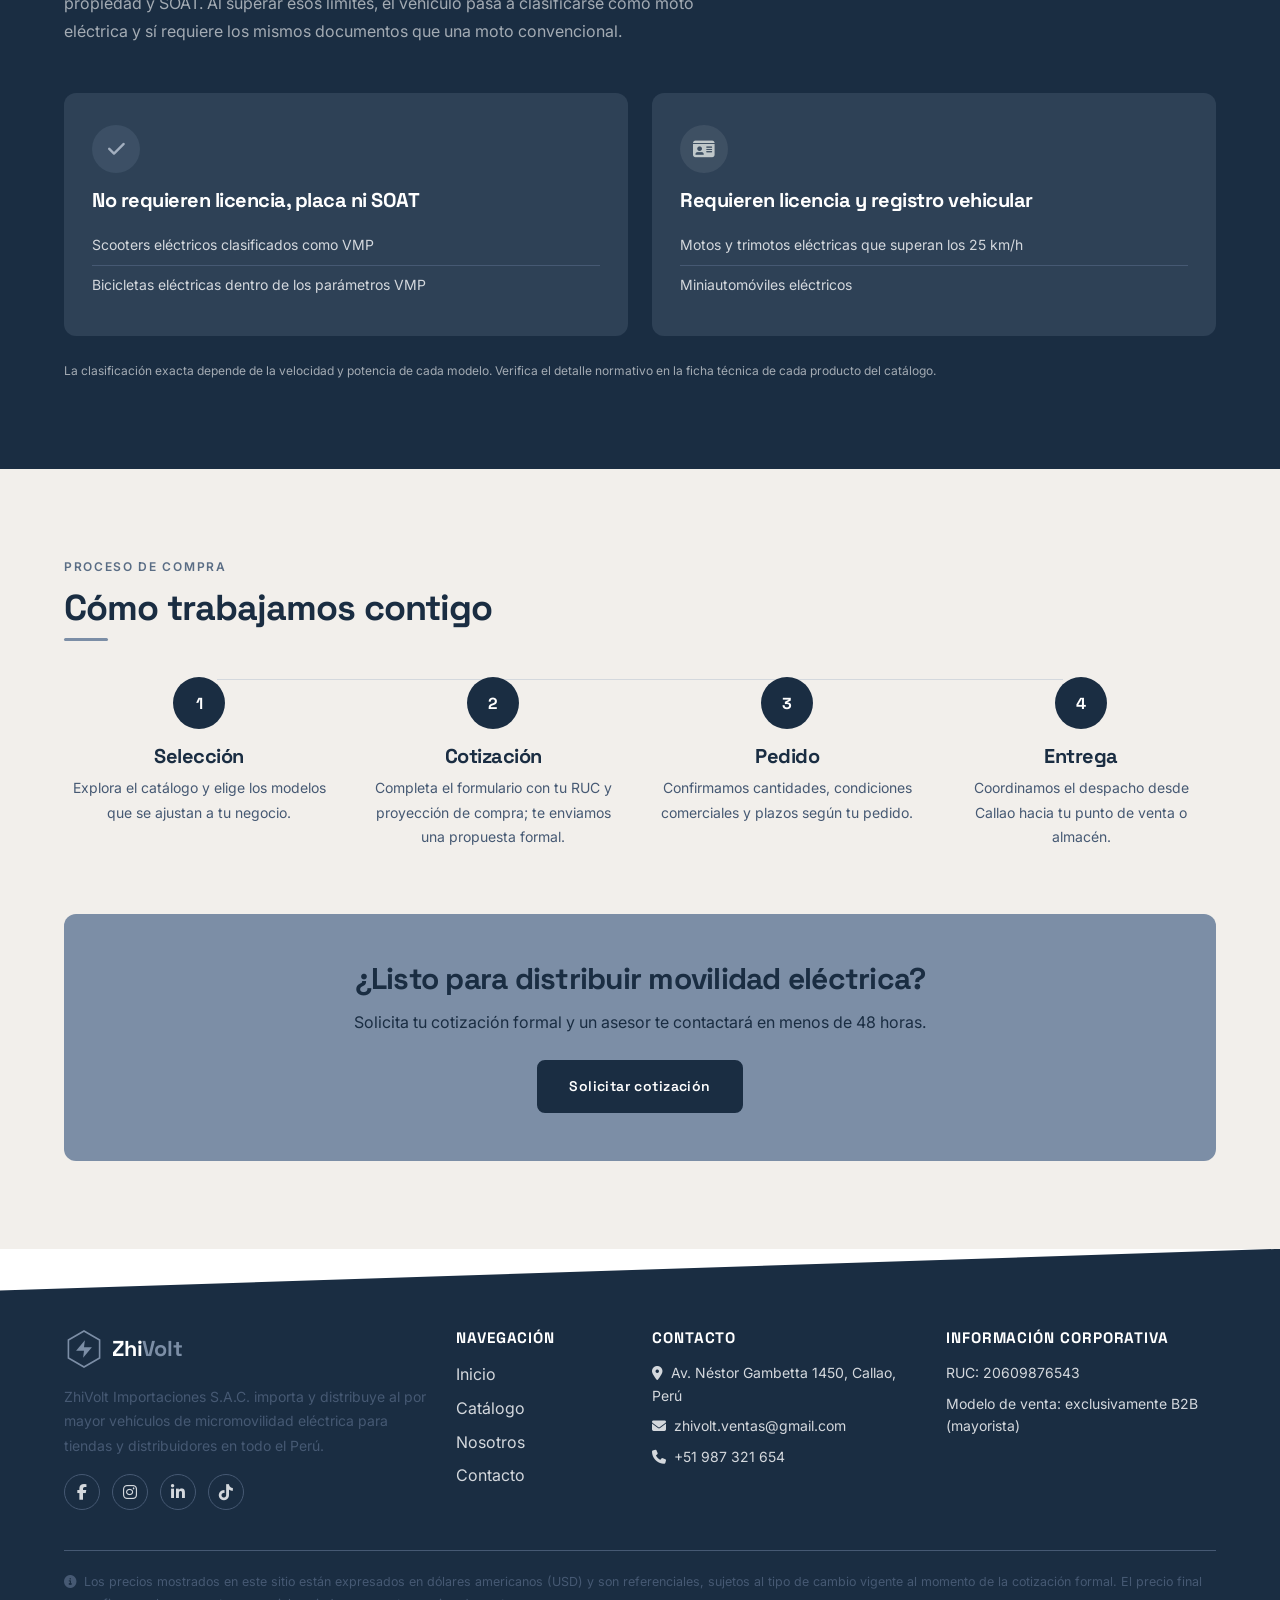
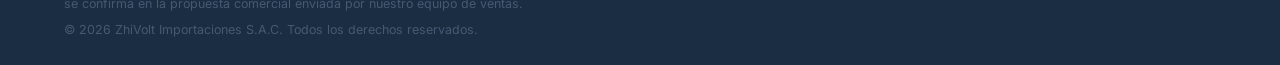
==== commit fb8dbd6d: "docs(t36,t37): agrega README.md del proyecto y retrospectiva de Sprint 4 con artefactos para el info" ====
--- a/index.html
+++ b/index.html
@@ -544,7 +544,9 @@
               </li>
               <li class="mb-2">
                 <i class="fa-solid fa-envelope me-2" aria-hidden="true"></i
-                ><a href="mailto:ventas@zhivolt.pe">ventas@zhivolt.pe</a>
+                ><a href="mailto:zhivolt.ventas@gmail.com"
+                  >zhivolt.ventas@gmail.com</a
+                >
               </li>
               <li class="mb-2">
                 <i class="fa-solid fa-phone me-2" aria-hidden="true"></i
@@ -760,7 +762,9 @@
                   ></i>
                   Ocurrió un error al enviar tu solicitud. Intenta nuevamente o
                   escríbenos a
-                  <a href="mailto:ventas@zhivolt.pe">ventas@zhivolt.pe</a>.
+                  <a href="mailto:zhivolt.ventas@gmail.com"
+                    >zhivolt.ventas@gmail.com</a
+                  >.
                 </div>
               </form>
             </div>
